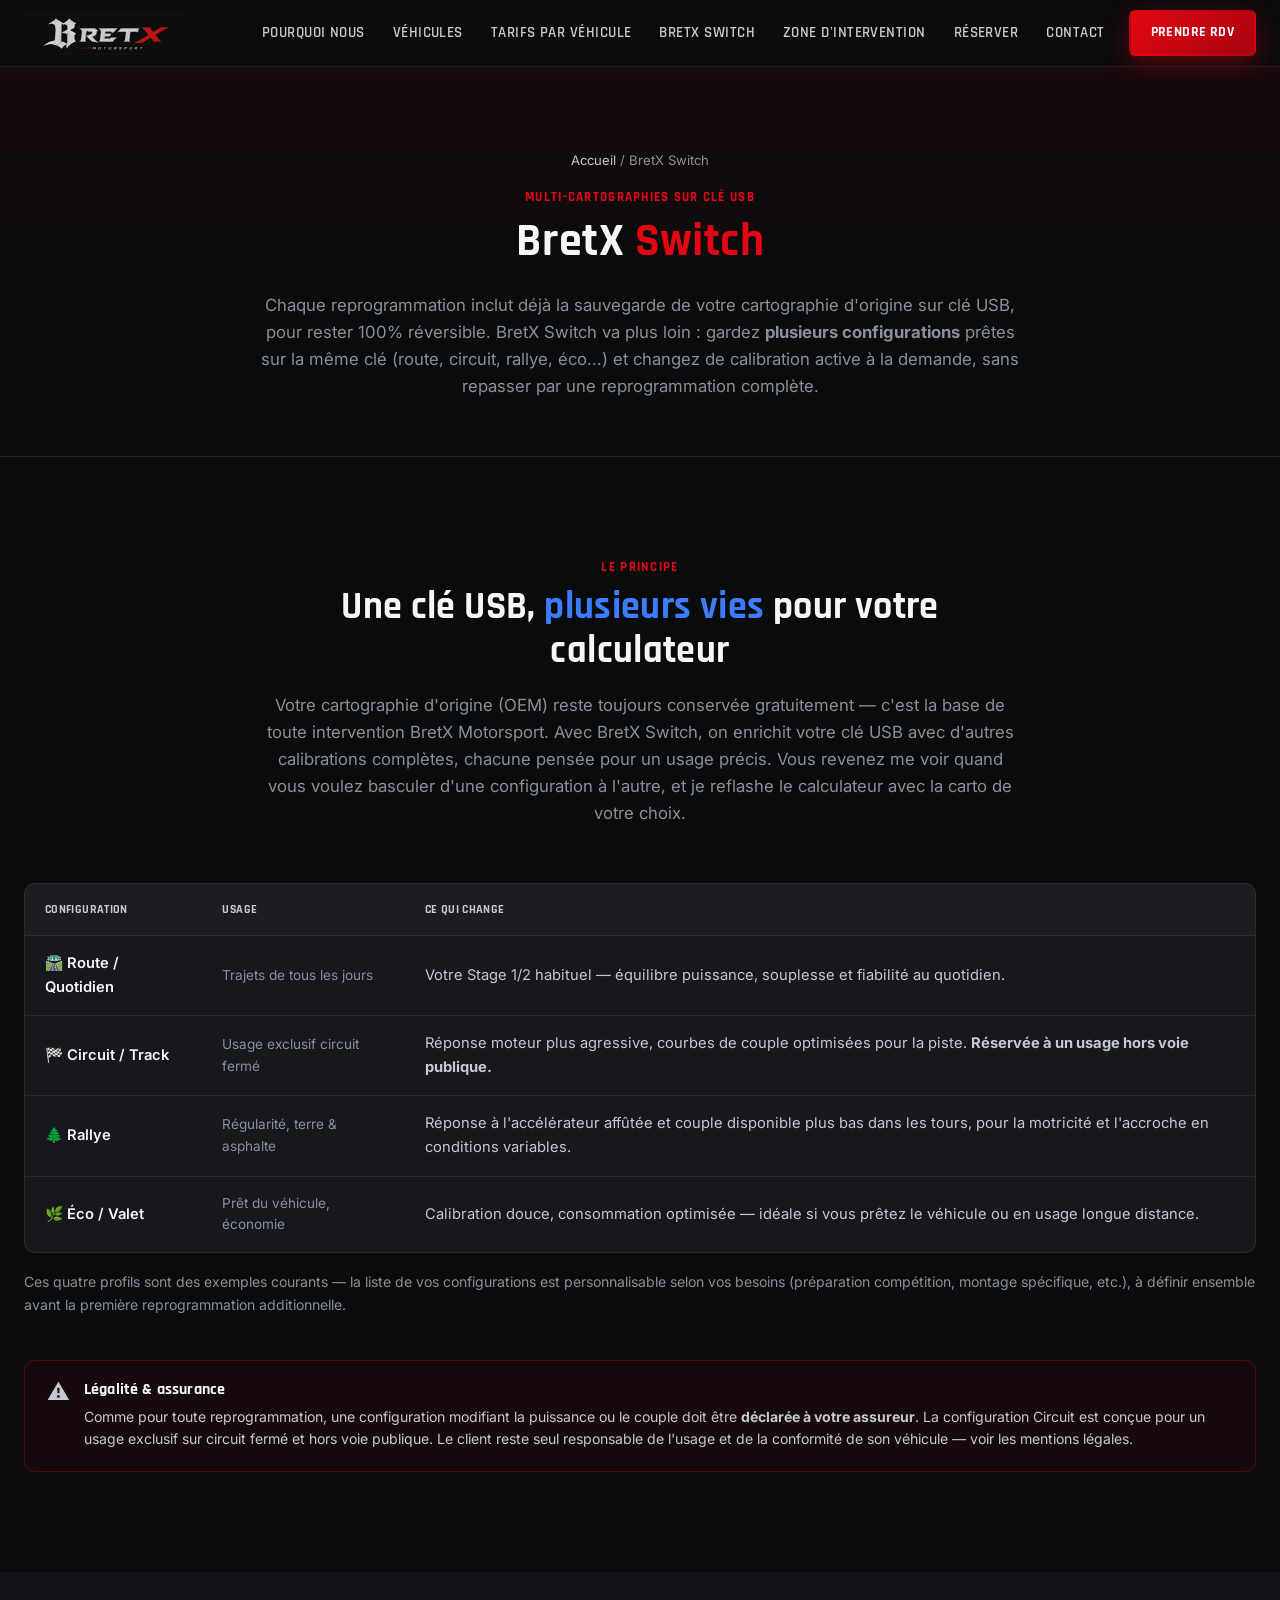
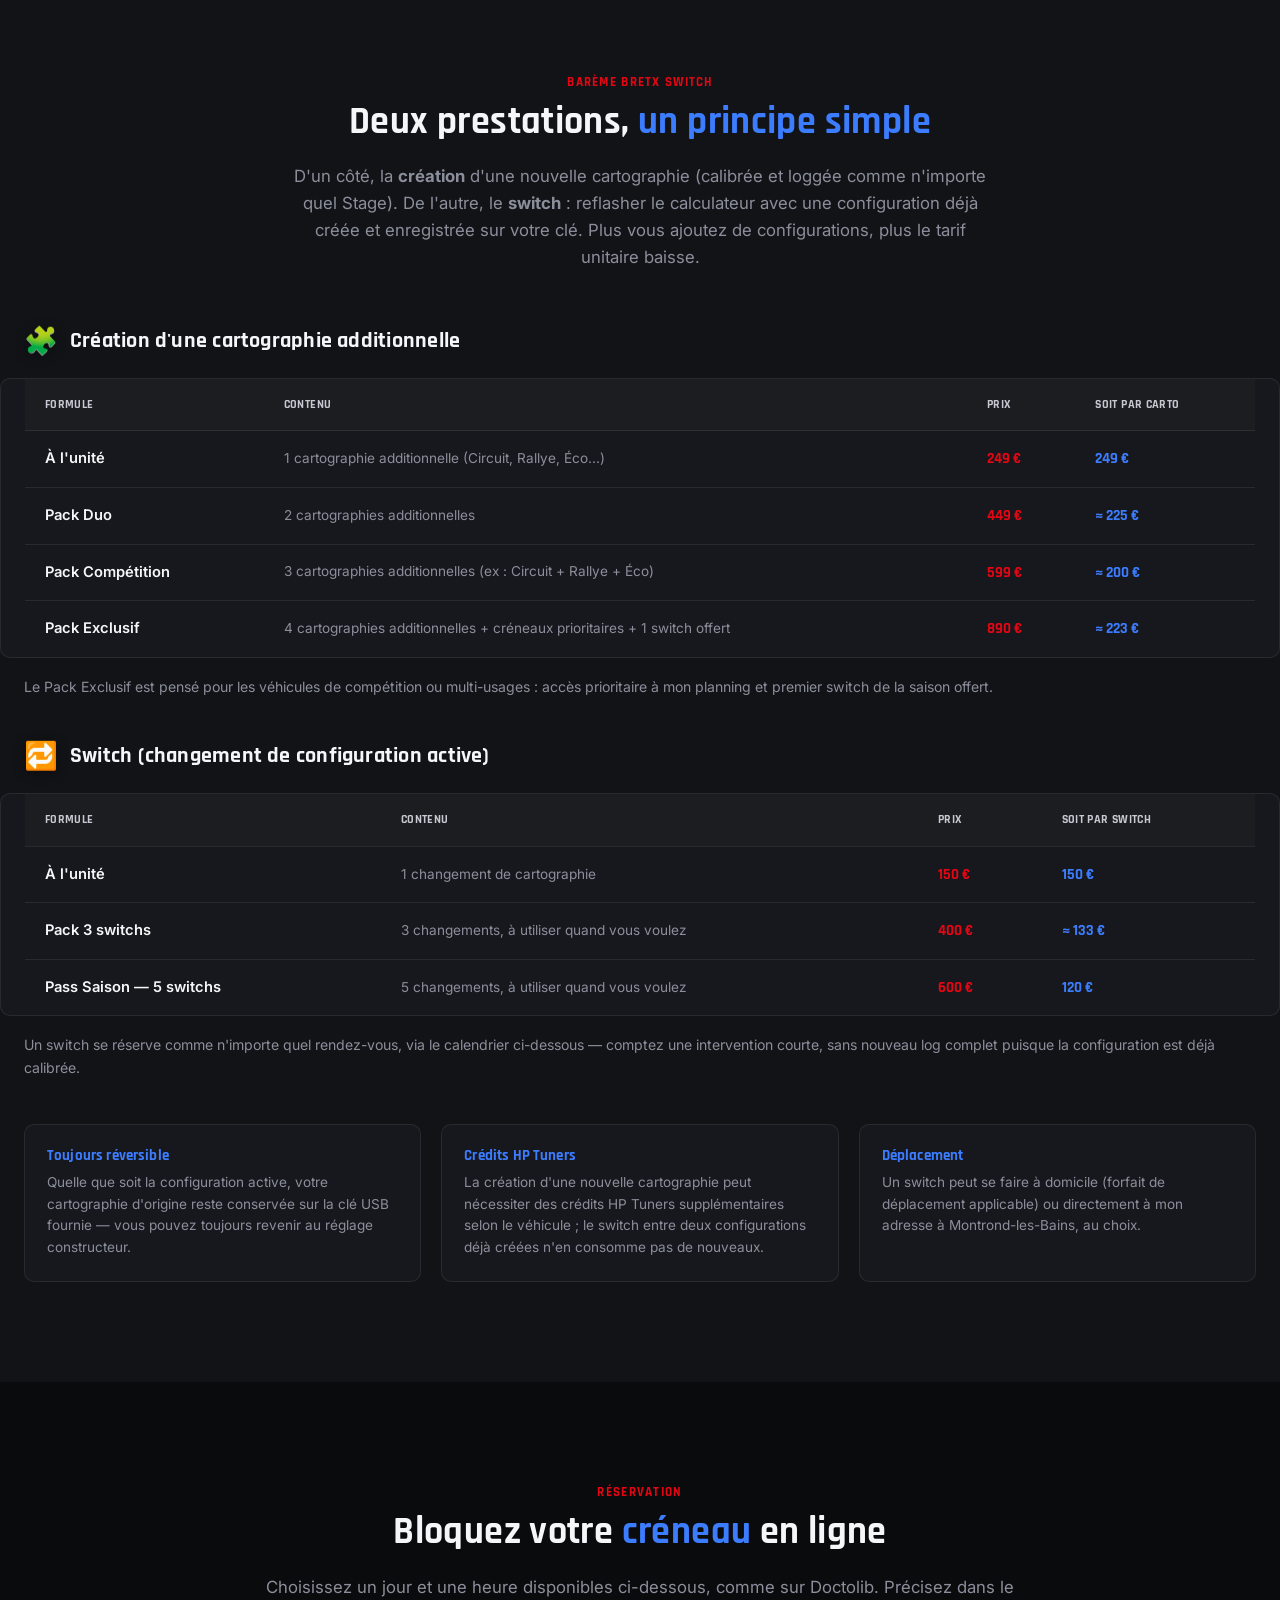
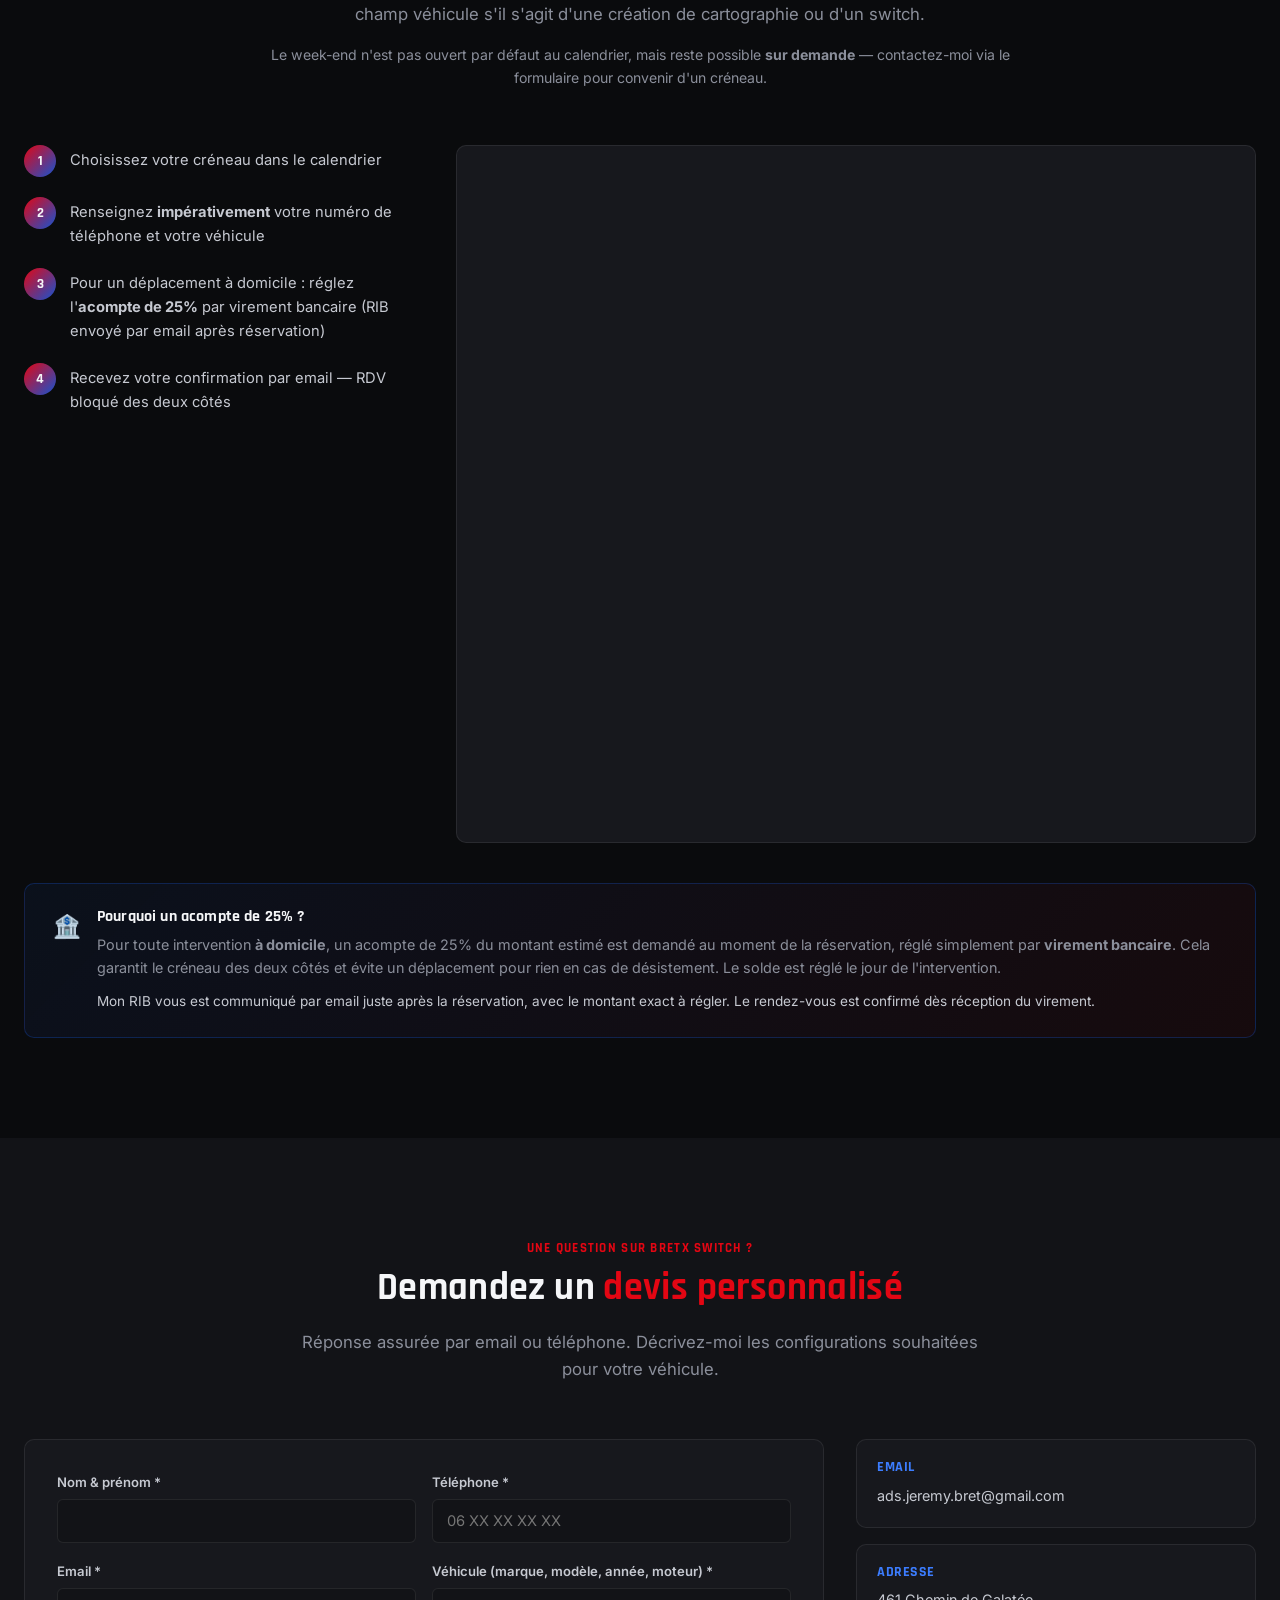
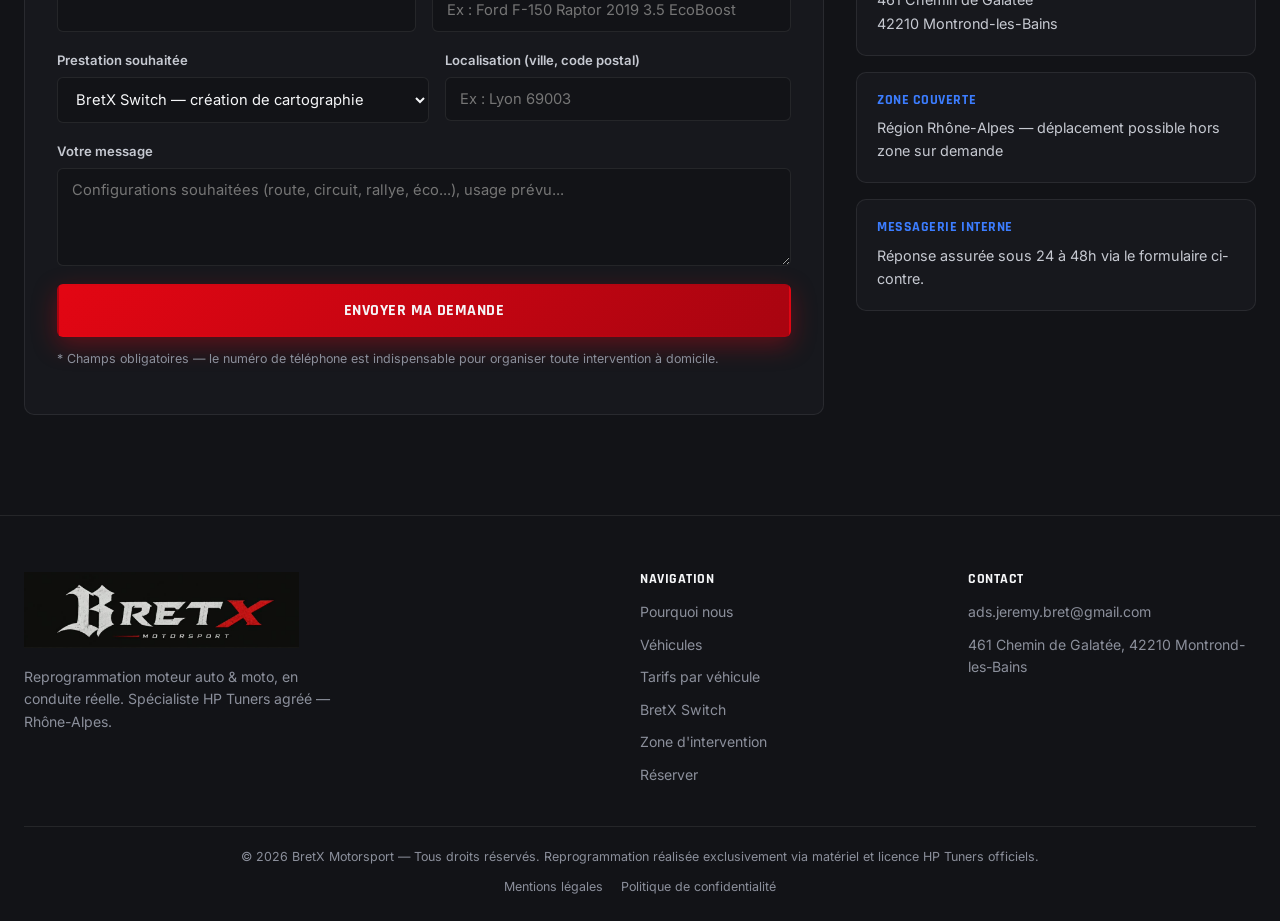
==== bretx-switch.html @ 305ca8b8 "Ajoute BretX Switch : page multi-cartographies USB (création + switch de configuration), navigation " ====
<!DOCTYPE html>
<html lang="fr">
<head>
<meta charset="UTF-8">
<meta name="viewport" content="width=device-width, initial-scale=1.0">
<title>BretX Switch — Multi-cartographies sur clé USB | BretX Motorsport</title>
<meta name="description" content="BretX Switch : gardez plusieurs cartographies (route, circuit, rallye, éco) sur votre clé USB et changez de configuration à la demande. Tarifs et fonctionnement.">
<link rel="canonical" href="https://bretx-motorsport.netlify.app/bretx-switch.html">
<meta name="robots" content="index, follow">

<meta property="og:type" content="website">
<meta property="og:site_name" content="BretX Motorsport">
<meta property="og:title" content="BretX Switch — Multi-cartographies sur clé USB | BretX Motorsport">
<meta property="og:description" content="Gardez plusieurs cartographies (route, circuit, rallye, éco) sur votre clé USB et changez de configuration à la demande.">
<meta property="og:url" content="https://bretx-motorsport.netlify.app/bretx-switch.html">
<meta property="og:image" content="https://bretx-motorsport.netlify.app/img/og-cover.jpg">
<meta property="og:locale" content="fr_FR">
<meta name="twitter:card" content="summary_large_image">
<meta name="twitter:title" content="BretX Switch — Multi-cartographies sur clé USB | BretX Motorsport">
<meta name="twitter:image" content="https://bretx-motorsport.netlify.app/img/og-cover.jpg">

<link rel="icon" type="image/png" href="img/logo.png">
<link rel="preconnect" href="https://fonts.googleapis.com">
<link rel="preconnect" href="https://fonts.gstatic.com" crossorigin>
<link href="https://fonts.googleapis.com/css2?family=Rajdhani:wght@500;600;700&family=Inter:wght@400;500;600;700&display=swap" rel="stylesheet">
<link rel="stylesheet" href="css/style.css">
</head>
<body>

<!-- ============ HEADER ============ -->
<header class="site-header" id="top">
  <div class="header-inner">
    <a href="index.html#top" class="brand">
      <img src="img/logo.png" alt="BretX Motorsport" class="brand-logo">
    </a>
    <nav class="main-nav" id="mainNav">
      <a href="index.html#valeurs">Pourquoi nous</a>
      <a href="index.html#vehicules">Véhicules</a>
      <a href="tarifs-vehicules.html">Tarifs par véhicule</a>
      <a href="bretx-switch.html">BretX Switch</a>
      <a href="index.html#zone">Zone d'intervention</a>
      <a href="#booking">Réserver</a>
      <a href="#contact">Contact</a>
    </nav>
    <a href="#booking" class="btn btn-primary nav-cta">Prendre RDV</a>
    <button class="burger" id="burgerBtn" aria-label="Menu">
      <span></span><span></span><span></span>
    </button>
  </div>
</header>

<!-- ============ PAGE HEADER ============ -->
<section class="page-header">
  <p class="breadcrumb"><a href="index.html">Accueil</a> / BretX Switch</p>
  <p class="kicker">Multi-cartographies sur clé USB</p>
  <h1>BretX <span class="accent-red">Switch</span></h1>
  <p class="section-lead">Chaque reprogrammation inclut déjà la sauvegarde de votre cartographie d'origine sur clé USB, pour rester 100% réversible. BretX Switch va plus loin : gardez <strong>plusieurs configurations</strong> prêtes sur la même clé (route, circuit, rallye, éco...) et changez de calibration active à la demande, sans repasser par une reprogrammation complète.</p>
</section>

<!-- ============ COMMENT ÇA MARCHE ============ -->
<section class="section" id="fonctionnement">
  <div class="section-head">
    <p class="kicker">Le principe</p>
    <h2>Une clé USB, <span class="accent-blue">plusieurs vies</span> pour votre calculateur</h2>
    <p class="section-lead">Votre cartographie d'origine (OEM) reste toujours conservée gratuitement — c'est la base de toute intervention BretX Motorsport. Avec BretX Switch, on enrichit votre clé USB avec d'autres calibrations complètes, chacune pensée pour un usage précis. Vous revenez me voir quand vous voulez basculer d'une configuration à l'autre, et je reflashe le calculateur avec la carto de votre choix.</p>
  </div>

  <div class="price-table-wrap">
    <table class="price-table">
      <thead>
        <tr><th>Configuration</th><th>Usage</th><th>Ce qui change</th></tr>
      </thead>
      <tbody>
        <tr><td class="veh-name">🛣️ Route / Quotidien</td><td class="veh-engine">Trajets de tous les jours</td><td>Votre Stage 1/2 habituel — équilibre puissance, souplesse et fiabilité au quotidien.</td></tr>
        <tr><td class="veh-name">🏁 Circuit / Track</td><td class="veh-engine">Usage exclusif circuit fermé</td><td>Réponse moteur plus agressive, courbes de couple optimisées pour la piste. <strong>Réservée à un usage hors voie publique.</strong></td></tr>
        <tr><td class="veh-name">🌲 Rallye</td><td class="veh-engine">Régularité, terre &amp; asphalte</td><td>Réponse à l'accélérateur affûtée et couple disponible plus bas dans les tours, pour la motricité et l'accroche en conditions variables.</td></tr>
        <tr><td class="veh-name">🌿 Éco / Valet</td><td class="veh-engine">Prêt du véhicule, économie</td><td>Calibration douce, consommation optimisée — idéale si vous prêtez le véhicule ou en usage longue distance.</td></tr>
      </tbody>
    </table>
  </div>
  <p class="price-category-note">Ces quatre profils sont des exemples courants — la liste de vos configurations est personnalisable selon vos besoins (préparation compétition, montage spécifique, etc.), à définir ensemble avant la première reprogrammation additionnelle.</p>

  <div class="legal-disclaimer">
    <span class="ld-icon">⚠️</span>
    <div>
      <h4>Légalité &amp; assurance</h4>
      <p>Comme pour toute reprogrammation, une configuration modifiant la puissance ou le couple doit être <strong>déclarée à votre assureur</strong>. La configuration Circuit est conçue pour un usage exclusif sur circuit fermé et hors voie publique. Le client reste seul responsable de l'usage et de la conformité de son véhicule — voir les <a href="mentions-legales.html">mentions légales</a>.</p>
    </div>
  </div>
</section>

<!-- ============ TARIFS ============ -->
<section class="section section-alt" id="tarifs-switch">
  <div class="section-head">
    <p class="kicker">Barème BretX Switch</p>
    <h2>Deux prestations, <span class="accent-blue">un principe simple</span></h2>
    <p class="section-lead">D'un côté, la <strong>création</strong> d'une nouvelle cartographie (calibrée et loggée comme n'importe quel Stage). De l'autre, le <strong>switch</strong> : reflasher le calculateur avec une configuration déjà créée et enregistrée sur votre clé. Plus vous ajoutez de configurations, plus le tarif unitaire baisse.</p>
  </div>

  <div class="vehicle-block-title" style="margin-top:8px;">
    <span class="flag flag-emoji">🧩</span>
    <h3>Création d'une cartographie additionnelle</h3>
  </div>
  <div class="price-table-wrap">
    <table class="price-table">
      <thead>
        <tr><th>Formule</th><th>Contenu</th><th>Prix</th><th>Soit par carto</th></tr>
      </thead>
      <tbody>
        <tr><td class="veh-name">À l'unité</td><td class="veh-engine">1 cartographie additionnelle (Circuit, Rallye, Éco...)</td><td class="price-cell">249 €</td><td class="price-cell blue">249 €</td></tr>
        <tr><td class="veh-name">Pack Duo</td><td class="veh-engine">2 cartographies additionnelles</td><td class="price-cell">449 €</td><td class="price-cell blue">≈ 225 €</td></tr>
        <tr><td class="veh-name">Pack Compétition</td><td class="veh-engine">3 cartographies additionnelles (ex : Circuit + Rallye + Éco)</td><td class="price-cell">599 €</td><td class="price-cell blue">≈ 200 €</td></tr>
        <tr><td class="veh-name">Pack Exclusif</td><td class="veh-engine">4 cartographies additionnelles + créneaux prioritaires + 1 switch offert</td><td class="price-cell">890 €</td><td class="price-cell blue">≈ 223 €</td></tr>
      </tbody>
    </table>
  </div>
  <p class="price-category-note">Le Pack Exclusif est pensé pour les véhicules de compétition ou multi-usages : accès prioritaire à mon planning et premier switch de la saison offert.</p>

  <div class="vehicle-block-title" style="margin-top:32px;">
    <span class="flag flag-emoji">🔁</span>
    <h3>Switch (changement de configuration active)</h3>
  </div>
  <div class="price-table-wrap">
    <table class="price-table">
      <thead>
        <tr><th>Formule</th><th>Contenu</th><th>Prix</th><th>Soit par switch</th></tr>
      </thead>
      <tbody>
        <tr><td class="veh-name">À l'unité</td><td class="veh-engine">1 changement de cartographie</td><td class="price-cell">150 €</td><td class="price-cell blue">150 €</td></tr>
        <tr><td class="veh-name">Pack 3 switchs</td><td class="veh-engine">3 changements, à utiliser quand vous voulez</td><td class="price-cell">400 €</td><td class="price-cell blue">≈ 133 €</td></tr>
        <tr><td class="veh-name">Pass Saison — 5 switchs</td><td class="veh-engine">5 changements, à utiliser quand vous voulez</td><td class="price-cell">600 €</td><td class="price-cell blue">120 €</td></tr>
      </tbody>
    </table>
  </div>
  <p class="price-category-note">Un switch se réserve comme n'importe quel rendez-vous, via le calendrier ci-dessous — comptez une intervention courte, sans nouveau log complet puisque la configuration est déjà calibrée.</p>

  <div class="pricing-notes">
    <div class="pnote">
      <h4>Toujours réversible</h4>
      <p>Quelle que soit la configuration active, votre cartographie d'origine reste conservée sur la clé USB fournie — vous pouvez toujours revenir au réglage constructeur.</p>
    </div>
    <div class="pnote">
      <h4>Crédits HP Tuners</h4>
      <p>La création d'une nouvelle cartographie peut nécessiter des crédits HP Tuners supplémentaires selon le véhicule ; le switch entre deux configurations déjà créées n'en consomme pas de nouveaux.</p>
    </div>
    <div class="pnote">
      <h4>Déplacement</h4>
      <p>Un switch peut se faire à domicile (forfait de déplacement applicable) ou directement à mon adresse à Montrond-les-Bains, au choix.</p>
    </div>
  </div>
</section>

<!-- ============ BOOKING ============ -->
<section class="section" id="booking">
  <div class="section-head">
    <p class="kicker">Réservation</p>
    <h2>Bloquez votre <span class="accent-blue">créneau</span> en ligne</h2>
    <p class="section-lead">Choisissez un jour et une heure disponibles ci-dessous, comme sur Doctolib. Précisez dans le champ véhicule s'il s'agit d'une création de cartographie ou d'un switch.</p>
    <p class="price-category-note" style="text-align:center;margin-top:12px;">Le week-end n'est pas ouvert par défaut au calendrier, mais reste possible <strong>sur demande</strong> — contactez-moi via le formulaire pour convenir d'un créneau.</p>
  </div>

  <div class="booking-wrapper">
    <div class="booking-steps">
      <div class="bstep"><span class="bstep-num">1</span><p>Choisissez votre créneau dans le calendrier</p></div>
      <div class="bstep"><span class="bstep-num">2</span><p>Renseignez <strong>impérativement</strong> votre numéro de téléphone et votre véhicule</p></div>
      <div class="bstep"><span class="bstep-num">3</span><p>Pour un déplacement à domicile : réglez l'<strong>acompte de 25%</strong> par virement bancaire (RIB envoyé par email après réservation)</p></div>
      <div class="bstep"><span class="bstep-num">4</span><p>Recevez votre confirmation par email — RDV bloqué des deux côtés</p></div>
    </div>

    <div class="booking-embed" id="calBooking">
      <div id="cal-inline" style="width:100%;min-height:680px;overflow:scroll"></div>
      <noscript>
        <p>Activez JavaScript pour afficher le calendrier de réservation, ou contactez-moi directement via le formulaire ci-dessous.</p>
      </noscript>
    </div>

    <div class="deposit-note">
      <div class="deposit-icon">🏦</div>
      <div>
        <h4>Pourquoi un acompte de 25% ?</h4>
        <p>Pour toute intervention <strong>à domicile</strong>, un acompte de 25% du montant estimé est demandé au moment de la réservation, réglé simplement par <strong>virement bancaire</strong>. Cela garantit le créneau des deux côtés et évite un déplacement pour rien en cas de désistement. Le solde est réglé le jour de l'intervention.</p>
        <p style="font-size:.85rem;color:var(--grey-light);margin-top:12px;">Mon RIB vous est communiqué par email juste après la réservation, avec le montant exact à régler. Le rendez-vous est confirmé dès réception du virement.</p>
      </div>
    </div>
  </div>
</section>

<!-- ============ CONTACT ============ -->
<section class="section section-alt" id="contact">
  <div class="section-head">
    <p class="kicker">Une question sur BretX Switch ?</p>
    <h2>Demandez un <span class="accent-red">devis personnalisé</span></h2>
    <p class="section-lead">Réponse assurée par email ou téléphone. Décrivez-moi les configurations souhaitées pour votre véhicule.</p>
  </div>

  <div class="contact-wrapper">
    <form name="contact" method="POST" data-netlify="true" netlify-honeypot="bot-field" action="/success.html" class="contact-form" id="contactForm">
      <input type="hidden" name="form-name" value="contact">
      <p class="hidden-field"><label>Ne pas remplir : <input name="bot-field"></label></p>

      <div class="form-row">
        <div class="form-group">
          <label for="name">Nom &amp; prénom *</label>
          <input type="text" id="name" name="name" required>
        </div>
        <div class="form-group">
          <label for="phone">Téléphone *</label>
          <input type="tel" id="phone" name="phone" required placeholder="06 XX XX XX XX">
        </div>
      </div>

      <div class="form-row">
        <div class="form-group">
          <label for="email">Email *</label>
          <input type="email" id="email" name="email" required>
        </div>
        <div class="form-group">
          <label for="vehicle">Véhicule (marque, modèle, année, moteur) *</label>
          <input type="text" id="vehicle" name="vehicle" required placeholder="Ex : Ford F-150 Raptor 2019 3.5 EcoBoost">
        </div>
      </div>

      <div class="form-row">
        <div class="form-group">
          <label for="stage">Prestation souhaitée</label>
          <select id="stage" name="stage">
            <option value="BretX Switch - création de cartographie">BretX Switch — création de cartographie</option>
            <option value="BretX Switch - changement de configuration">BretX Switch — changement de configuration</option>
            <option value="Diagnostic / conseil">Diagnostic / conseil</option>
            <option value="Autre / je ne sais pas">Autre / je ne sais pas</option>
          </select>
        </div>
        <div class="form-group">
          <label for="location">Localisation (ville, code postal)</label>
          <input type="text" id="location" name="location" placeholder="Ex : Lyon 69003">
        </div>
      </div>

      <div class="form-group">
        <label for="message">Votre message</label>
        <textarea id="message" name="message" rows="4" placeholder="Configurations souhaitées (route, circuit, rallye, éco...), usage prévu..."></textarea>
      </div>

      <button type="submit" class="btn btn-primary btn-block">Envoyer ma demande</button>
      <p class="form-disclaimer">* Champs obligatoires — le numéro de téléphone est indispensable pour organiser toute intervention à domicile.</p>
    </form>

    <div class="contact-side">
      <div class="contact-card">
        <h4>Email</h4>
        <p><a href="mailto:ads.jeremy.bret@gmail.com">ads.jeremy.bret@gmail.com</a></p>
      </div>
      <div class="contact-card">
        <h4>Adresse</h4>
        <p>461 Chemin de Galatée<br>42210 Montrond-les-Bains</p>
      </div>
      <div class="contact-card">
        <h4>Zone couverte</h4>
        <p>Région Rhône-Alpes — déplacement possible hors zone sur demande</p>
      </div>
      <div class="contact-card">
        <h4>Messagerie interne</h4>
        <p>Réponse assurée sous 24 à 48h via le formulaire ci-contre.</p>
      </div>
    </div>
  </div>
</section>

<!-- ============ FOOTER ============ -->
<footer class="site-footer">
  <div class="footer-inner">
    <div class="footer-brand">
      <img src="img/logo.png" alt="BretX Motorsport" class="footer-logo">
      <p>Reprogrammation moteur auto &amp; moto, en conduite réelle. Spécialiste HP Tuners agréé — Rhône-Alpes.</p>
    </div>
    <div class="footer-col">
      <h4>Navigation</h4>
      <a href="index.html#valeurs">Pourquoi nous</a>
      <a href="index.html#vehicules">Véhicules</a>
      <a href="tarifs-vehicules.html">Tarifs par véhicule</a>
      <a href="bretx-switch.html">BretX Switch</a>
      <a href="index.html#zone">Zone d'intervention</a>
      <a href="#booking">Réserver</a>
    </div>
    <div class="footer-col">
      <h4>Contact</h4>
      <a href="mailto:ads.jeremy.bret@gmail.com">ads.jeremy.bret@gmail.com</a>
      <span>461 Chemin de Galatée, 42210 Montrond-les-Bains</span>
    </div>
  </div>
  <div class="footer-bottom">
    <p>© <span id="year"></span> BretX Motorsport — Tous droits réservés. Reprogrammation réalisée exclusivement via matériel et licence HP Tuners officiels.</p>
    <div class="footer-legal">
      <a href="mentions-legales.html">Mentions légales</a>
      <a href="politique-confidentialite.html">Politique de confidentialité</a>
    </div>
  </div>
</footer>

<a href="#booking" class="floating-cta">Réserver</a>

<script type="text/javascript">
  (function (C, A, L) {
    let p = function (a, ar) { a.q.push(ar); };
    let d = C.document;
    C.Cal = C.Cal || function () {
      let cal = C.Cal;
      let ar = arguments;
      if (!cal.loaded) {
        cal.ns = {};
        cal.q = cal.q || [];
        d.head.appendChild(d.createElement("script")).src = A;
        cal.loaded = true;
      }
      if (ar[0] === L) {
        const api = function () { p(api, arguments); };
        const namespace = ar[1];
        api.q = api.q || [];
        if (typeof namespace === "string") {
          cal.ns[namespace] = cal.ns[namespace] || api;
          p(cal.ns[namespace], ar);
          p(cal, ["initNamespace", namespace]);
        } else p(cal, ar);
        return;
      }
      p(cal, ar);
    };
  })(window, "https://app.cal.com/embed/embed.js", "init");
</script>
<script src="js/main.js"></script>
</body>
</html>
---- css/style.css ----
/* ==========================================================================
   BretX Motorsport — Design system
   Palette : Noir (#0a0b0d), Rouge (#e30613), Bleu (#1454d1), Blanc, Gris
   ========================================================================== */

:root {
  --black: #0a0b0d;
  --black-soft: #121317;
  --panel: #17181d;
  --panel-2: #1e2027;
  --grey: #8b8f9b;
  --grey-light: #c6c9d1;
  --white: #f5f6f8;
  --red: #e30613;
  --red-dark: #a80410;
  --blue: #1454d1;
  --blue-light: #3c7dff;
  --border: rgba(255,255,255,0.08);
  --font-head: 'Rajdhani', 'Inter', sans-serif;
  --font-body: 'Inter', sans-serif;
  --radius: 10px;
  --shadow: 0 20px 50px rgba(0,0,0,0.45);
}

* { box-sizing: border-box; }
html { scroll-behavior: smooth; }
body {
  margin: 0;
  background: var(--black);
  color: var(--grey-light);
  font-family: var(--font-body);
  line-height: 1.6;
  -webkit-font-smoothing: antialiased;
}
img { max-width: 100%; display: block; }
a { color: inherit; text-decoration: none; }
h1, h2, h3, h4 {
  font-family: var(--font-head);
  color: var(--white);
  font-weight: 700;
  line-height: 1.15;
  margin: 0 0 .5em;
  letter-spacing: .01em;
}
p { margin: 0 0 1em; }
ul { margin: 0; padding: 0; list-style: none; }

.accent-red { color: var(--red); }
.accent-blue { color: var(--blue-light); }

/* ---------- Buttons ---------- */
.btn {
  display: inline-flex;
  align-items: center;
  justify-content: center;
  gap: .5em;
  padding: 14px 28px;
  border-radius: 6px;
  font-family: var(--font-head);
  font-weight: 700;
  font-size: 1rem;
  letter-spacing: .03em;
  text-transform: uppercase;
  cursor: pointer;
  border: 2px solid transparent;
  transition: transform .15s ease, box-shadow .15s ease, background .15s ease, border-color .15s ease;
}
.btn-primary {
  background: linear-gradient(135deg, var(--red), var(--red-dark));
  color: var(--white);
  box-shadow: 0 8px 24px rgba(227,6,19,0.35);
}
.btn-primary:hover { transform: translateY(-2px); box-shadow: 0 12px 30px rgba(227,6,19,0.5); }
.btn-ghost {
  background: transparent;
  border-color: rgba(255,255,255,0.25);
  color: var(--white);
}
.btn-ghost:hover { border-color: var(--blue-light); color: var(--blue-light); transform: translateY(-2px); }
.btn-block { width: 100%; }

/* ---------- Header ---------- */
.site-header {
  position: fixed;
  top: 0; left: 0; right: 0;
  z-index: 200;
  background: rgba(10,11,13,0.85);
  backdrop-filter: blur(10px);
  border-bottom: 1px solid var(--border);
}
.header-inner {
  max-width: 1280px;
  margin: 0 auto;
  padding: 10px 24px;
  display: flex;
  align-items: center;
  gap: 24px;
}
.brand { display: flex; align-items: center; margin-right: auto; }
.brand-logo { height: 44px; width: auto; }
.main-nav { display: flex; gap: 28px; }
.main-nav a {
  font-family: var(--font-head);
  font-weight: 600;
  font-size: .95rem;
  text-transform: uppercase;
  letter-spacing: .03em;
  color: var(--grey-light);
  position: relative;
  padding: 6px 0;
  transition: color .15s ease;
}
.main-nav a:hover { color: var(--white); }
.main-nav a::after {
  content: '';
  position: absolute; left: 0; bottom: 0;
  width: 0; height: 2px;
  background: var(--red);
  transition: width .2s ease;
}
.main-nav a:hover::after { width: 100%; }
.nav-cta { padding: 10px 20px; font-size: .85rem; }
.burger { display: none; flex-direction: column; gap: 5px; background: none; border: none; cursor: pointer; padding: 6px; }
.burger span { width: 24px; height: 2px; background: var(--white); border-radius: 2px; }

/* ---------- Hero ---------- */
.hero {
  position: relative;
  padding: 170px 24px 100px;
  overflow: hidden;
  isolation: isolate;
}
.hero-bg {
  position: absolute; inset: 0; z-index: -2;
  background:
    radial-gradient(ellipse 80% 60% at 75% 0%, rgba(227,6,19,0.18), transparent 60%),
    radial-gradient(ellipse 60% 50% at 10% 20%, rgba(20,84,209,0.18), transparent 60%),
    var(--black);
}
.hero-grid {
  position: absolute; inset: 0; z-index: -1;
  background-image:
    linear-gradient(rgba(255,255,255,0.035) 1px, transparent 1px),
    linear-gradient(90deg, rgba(255,255,255,0.035) 1px, transparent 1px);
  background-size: 48px 48px;
  mask-image: radial-gradient(ellipse 70% 60% at 50% 20%, black, transparent 75%);
}
.hero-car {
  position: absolute;
  bottom: -70px; right: -40px;
  width: min(52vw, 720px);
  opacity: 0.22;
  z-index: -1;
  pointer-events: none;
  filter: brightness(0.7) drop-shadow(0 0 50px rgba(227,6,19,0.2));
  -webkit-mask-image: linear-gradient(100deg, transparent 0%, black 30%, black 85%, transparent 100%), linear-gradient(0deg, transparent 0%, black 35%);
  -webkit-mask-composite: source-in;
  mask-image: linear-gradient(100deg, transparent 0%, black 30%, black 85%, transparent 100%), linear-gradient(0deg, transparent 0%, black 35%);
  mask-composite: intersect;
}
.hero-car img { width: 100%; height: auto; display: block; }
.hero-content { position: relative; max-width: 880px; margin: 0 auto; text-align: center; }
.eyebrow {
  display: inline-flex; align-items: center; gap: 8px;
  font-family: var(--font-head);
  text-transform: uppercase;
  letter-spacing: .08em;
  font-size: .8rem;
  color: var(--grey-light);
  background: var(--panel);
  border: 1px solid var(--border);
  padding: 8px 16px;
  border-radius: 999px;
  margin-bottom: 24px;
}
.eyebrow .dot { width: 8px; height: 8px; border-radius: 50%; background: var(--red); box-shadow: 0 0 12px var(--red); }
.hero h1 { font-size: clamp(2.2rem, 5vw, 3.6rem); margin-bottom: .5em; }
.hero-sub { font-size: 1.1rem; color: var(--grey-light); max-width: 700px; margin: 0 auto 2em; }
.hero-actions { display: flex; gap: 16px; justify-content: center; flex-wrap: wrap; margin-bottom: 56px; }
.partner-badge {
  display: inline-flex; align-items: center; gap: 12px;
  background: var(--panel); border: 1px solid var(--border); border-radius: 8px;
  padding: 10px 18px; margin-bottom: 40px;
}
.partner-badge-mark {
  font-family: var(--font-head); font-weight: 700; font-size: 1.05rem; letter-spacing: .02em;
  color: var(--white); white-space: nowrap;
}
.partner-badge-mark b { color: var(--red); font-weight: 700; }
.partner-badge-text {
  font-size: .78rem; color: var(--grey); border-left: 1px solid var(--border); padding-left: 12px;
  text-align: left;
}
.hero-stats {
  display: grid; grid-template-columns: repeat(3, 1fr); gap: 16px;
  border-top: 1px solid var(--border); padding-top: 32px;
}
.hstat-num { display: block; font-family: var(--font-head); font-size: 1.8rem; font-weight: 700; color: var(--white); }
.hstat-num:first-letter { color: var(--red); }
.hstat-label { font-size: .85rem; color: var(--grey); }

/* ---------- Trust strip ---------- */
.trust-strip { background: var(--panel); border-top: 1px solid var(--border); border-bottom: 1px solid var(--border); padding: 16px 24px; overflow: hidden; }
.trust-inner {
  max-width: 1280px; margin: 0 auto;
  display: flex; justify-content: center; align-items: center; gap: 14px; flex-wrap: wrap;
  font-family: var(--font-head); text-transform: uppercase; letter-spacing: .05em; font-size: .8rem; color: var(--grey);
}
.trust-inner .sep { color: var(--red); }

/* ---------- Sections ---------- */
.section { padding: 100px 24px; max-width: 1280px; margin: 0 auto; }
.section-alt { background: var(--black-soft); max-width: none; padding-left: 0; padding-right: 0; }
.section-alt > * { max-width: 1280px; margin-left: auto; margin-right: auto; padding-left: 24px; padding-right: 24px; }
.section-head { max-width: 760px; margin: 0 auto 56px; text-align: center; }
.kicker {
  font-family: var(--font-head); text-transform: uppercase; letter-spacing: .1em;
  font-size: .8rem; color: var(--red); font-weight: 700; margin-bottom: 8px;
}
.section-head h2 { font-size: clamp(1.7rem, 3.5vw, 2.4rem); }
.section-lead { color: var(--grey); font-size: 1.05rem; }

/* ---------- Value grid ---------- */
.value-grid { display: grid; grid-template-columns: repeat(3, 1fr); gap: 24px; }
.value-card {
  background: var(--panel);
  border: 1px solid var(--border);
  border-radius: var(--radius);
  padding: 28px;
  transition: transform .2s ease, border-color .2s ease;
}
.value-card:hover { transform: translateY(-4px); border-color: rgba(227,6,19,0.4); }
.value-icon {
  display: inline-flex; align-items: center; justify-content: center;
  width: 44px; height: 44px; border-radius: 8px;
  font-family: var(--font-head); font-weight: 700; font-size: .95rem;
  margin-bottom: 16px;
}
.icon-red { background: rgba(227,6,19,0.15); color: var(--red); }
.icon-blue { background: rgba(20,84,209,0.15); color: var(--blue-light); }
.value-card h3 { font-size: 1.15rem; }
.value-card p { color: var(--grey); font-size: .95rem; }

.callout {
  margin-top: 40px;
  background: linear-gradient(135deg, rgba(227,6,19,0.08), rgba(20,84,209,0.05));
  border: 1px solid rgba(227,6,19,0.25);
  border-radius: var(--radius);
  padding: 20px 28px;
}
.callout summary {
  cursor: pointer; list-style: none;
  font-family: var(--font-head); font-weight: 700; color: var(--white);
  display: flex; align-items: center; gap: 10px;
}
.callout summary::-webkit-details-marker { display: none; }
.callout summary::after { content: '+'; margin-left: auto; font-size: 1.3rem; color: var(--red); }
.callout[open] summary::after { content: '−'; }
.callout-icon { font-size: 1.2rem; }
.callout p { color: var(--grey-light); font-size: .92rem; margin: 14px 0 0; }

/* ---------- Vehicle tabs ---------- */
.vehicle-tabs {
  display: flex; justify-content: center; flex-wrap: wrap; gap: 10px;
  margin-bottom: 40px;
}
.vtab {
  font-family: var(--font-head); font-weight: 700; text-transform: uppercase; letter-spacing: .03em;
  font-size: .88rem; padding: 12px 22px; border-radius: 999px;
  background: var(--panel); border: 1px solid var(--border); color: var(--grey-light);
  cursor: pointer; transition: all .15s ease;
}
.vtab:hover { border-color: rgba(227,6,19,0.4); color: var(--white); }
.vtab.active {
  background: linear-gradient(135deg, var(--red), var(--red-dark));
  border-color: transparent; color: var(--white);
  box-shadow: 0 8px 20px rgba(227,6,19,0.3);
}

/* ---------- Vehicles ---------- */
.vehicle-block { margin-bottom: 64px; }
.vehicle-block:last-child { margin-bottom: 0; }
.vehicle-block-title { display: flex; align-items: center; gap: 12px; margin-bottom: 24px; }
.vehicle-block-title h3 { margin: 0; font-size: 1.4rem; display: flex; align-items: center; gap: 10px; }
.badge-strong {
  font-family: var(--font-body); font-size: .7rem; font-weight: 700; text-transform: uppercase;
  background: var(--red); color: var(--white); padding: 4px 10px; border-radius: 999px; letter-spacing: .03em;
}
.flag { flex-shrink: 0; }
.flag-emoji { font-size: 1.7rem; line-height: 1; filter: drop-shadow(0 2px 6px rgba(0,0,0,0.4)); }

.car-grid { display: grid; grid-template-columns: repeat(4, 1fr); gap: 20px; }
.car-card {
  background: var(--panel);
  border: 1px solid var(--border);
  border-radius: var(--radius);
  padding: 22px;
}
.car-card.featured {
  grid-column: span 2;
  border-color: rgba(227,6,19,0.4);
  background: linear-gradient(160deg, var(--panel), rgba(227,6,19,0.06));
}
.car-tag {
  display: inline-block; font-size: .7rem; text-transform: uppercase; letter-spacing: .05em;
  color: var(--blue-light); font-family: var(--font-head); font-weight: 700; margin-bottom: 8px;
}
.car-card h4 { font-size: 1.05rem; margin-bottom: 2px; }
.car-engine { color: var(--grey); font-size: .85rem; margin-bottom: 16px; }
.car-note { font-size: .82rem; color: var(--grey); margin-top: 12px; margin-bottom: 0; }

.dyno-legend { display: flex; gap: 20px; margin-bottom: 14px; }
.dyno-legend-item { display: flex; align-items: center; gap: 8px; font-size: .82rem; color: var(--grey-light); font-family: var(--font-head); font-weight: 600; text-transform: uppercase; letter-spacing: .02em; }
.dyno-swatch { width: 18px; height: 3px; border-radius: 2px; display: inline-block; }
.dyno-swatch.stock { background: repeating-linear-gradient(90deg, var(--grey) 0 4px, transparent 4px 7px); }
.dyno-swatch.tuned { background: var(--red); }
.dyno-charts { display: grid; grid-template-columns: 1fr 1fr; gap: 16px; }
.dyno-chart-panel { background: rgba(255,255,255,0.02); border-radius: 8px; padding: 10px 10px 4px; }
.dyno-chart-title { font-family: var(--font-head); font-weight: 700; font-size: .8rem; text-transform: uppercase; letter-spacing: .04em; color: var(--grey-light); margin: 0 0 4px 6px; }
.dyno-svg { width: 100%; height: auto; display: block; }

.power-row { margin-bottom: 14px; }
.power-row:last-child { margin-bottom: 0; }
.power-label { display: block; font-size: .75rem; text-transform: uppercase; letter-spacing: .05em; color: var(--grey); margin-bottom: 6px; font-family: var(--font-head); }
.power-bars { display: flex; flex-direction: column; gap: 6px; }
.power-bar { position: relative; height: 26px; background: rgba(255,255,255,0.05); border-radius: 4px; overflow: hidden; display: flex; align-items: center; }
.power-bar .bar-fill { position: absolute; left: 0; top: 0; bottom: 0; border-radius: 4px; transition: width 1s ease; }
.power-bar.before .bar-fill { background: rgba(139,143,155,0.35); }
.power-bar.after .bar-fill { background: linear-gradient(90deg, var(--blue), var(--red)); }
.bar-val { position: relative; z-index: 1; padding-left: 10px; font-size: .78rem; font-weight: 600; color: var(--white); }

.vehicle-note { margin-top: 20px; color: var(--grey); font-size: .9rem; max-width: 900px; }

.moto-panel {
  display: grid; grid-template-columns: 2fr 1fr; gap: 32px; align-items: center;
  background: var(--panel); border: 1px solid var(--border); border-radius: var(--radius); padding: 32px;
}
.moto-text p { color: var(--grey-light); font-size: .95rem; }
.moto-text p:last-child { margin-bottom: 0; }

/* ---------- Page header (sub-pages) ---------- */
.page-header {
  padding: 150px 24px 56px; text-align: center;
  background: linear-gradient(180deg, rgba(227,6,19,0.08), transparent 65%);
  border-bottom: 1px solid var(--border);
}
.breadcrumb { font-size: .82rem; color: var(--grey); margin-bottom: 16px; }
.breadcrumb a { color: var(--grey-light); }
.breadcrumb a:hover { color: var(--white); }
.page-header h1 { font-size: clamp(1.9rem, 4vw, 2.9rem); margin-bottom: .5em; }
.page-header .section-lead { max-width: 760px; margin: 0 auto; }

/* ---------- Price table ---------- */
.price-table-wrap {
  overflow-x: auto; border: 1px solid var(--border); border-radius: var(--radius);
  background: var(--panel); margin-bottom: 18px;
}
.price-table { width: 100%; border-collapse: collapse; min-width: 620px; }
.price-table th, .price-table td { padding: 16px 20px; text-align: left; border-bottom: 1px solid var(--border); font-size: .92rem; }
.price-table th {
  font-family: var(--font-head); text-transform: uppercase; letter-spacing: .03em;
  font-size: .76rem; color: var(--grey-light); background: rgba(255,255,255,0.02);
}
.price-table tr:last-child td { border-bottom: none; }
.price-table td.veh-name { font-weight: 600; color: var(--white); }
.price-table td.veh-engine { color: var(--grey); font-size: .85rem; }
.price-table td.price-cell { font-family: var(--font-head); font-weight: 700; color: var(--red); white-space: nowrap; }
.price-table td.price-cell.blue { color: var(--blue-light); }
.price-category-note { margin: 0 0 44px; color: var(--grey); font-size: .88rem; }
.price-legend { display: flex; gap: 10px; align-items: flex-start; background: var(--panel); border: 1px solid var(--border); border-radius: var(--radius); padding: 18px 22px; margin-bottom: 40px; }
.price-legend p { color: var(--grey-light); font-size: .88rem; margin: 0; }
.moto-badges { display: flex; flex-direction: column; gap: 10px; }
.moto-badge {
  text-align: center; font-family: var(--font-head); font-weight: 700; text-transform: uppercase; letter-spacing: .04em;
  background: var(--panel-2); border: 1px solid var(--border); border-radius: 6px; padding: 12px; color: var(--white); font-size: .85rem;
}

/* ---------- Stages ---------- */
.stage-grid { display: grid; grid-template-columns: repeat(3, 1fr); gap: 24px; margin-bottom: 48px; }
.stage-card {
  position: relative;
  background: var(--panel);
  border: 1px solid var(--border);
  border-radius: var(--radius);
  padding: 32px;
  display: flex; flex-direction: column;
}
.stage-card.highlighted { border-color: var(--red); box-shadow: 0 0 0 1px var(--red), 0 20px 40px rgba(227,6,19,0.15); transform: translateY(-8px); }
.stage-ribbon {
  position: absolute; top: -14px; left: 50%; transform: translateX(-50%);
  background: var(--red); color: var(--white); font-family: var(--font-head); font-weight: 700;
  font-size: .72rem; text-transform: uppercase; letter-spacing: .04em; padding: 6px 16px; border-radius: 999px;
}
.stage-head { margin-bottom: 12px; }
.stage-num {
  display: inline-block; font-family: var(--font-head); font-weight: 700; font-size: .8rem;
  text-transform: uppercase; letter-spacing: .05em; color: var(--blue-light); margin-bottom: 6px;
}
.stage-head h3 { font-size: 1.3rem; margin: 0; }
.stage-card > p { color: var(--grey); font-size: .92rem; }
.stage-list { margin: 16px 0; display: flex; flex-direction: column; gap: 10px; }
.stage-list li { font-size: .88rem; color: var(--grey-light); padding-left: 22px; position: relative; }
.stage-list li::before { content: '✓'; position: absolute; left: 0; color: var(--red); font-weight: 700; }
.stage-price { margin-top: auto; padding-top: 20px; border-top: 1px solid var(--border); font-family: var(--font-head); font-weight: 700; color: var(--white); font-size: 1rem; }
.stage-price span { color: var(--red); margin-left: 4px; }

.pricing-notes { display: grid; grid-template-columns: repeat(3, 1fr); gap: 20px; }
.pnote { background: var(--panel); border: 1px solid var(--border); border-radius: var(--radius); padding: 22px; }
.pnote h4 { font-size: .95rem; color: var(--blue-light); margin-bottom: 8px; }
.pnote p { font-size: .85rem; color: var(--grey); margin: 0; }

/* ---------- Zone ---------- */
.zone-grid { display: grid; grid-template-columns: repeat(3, 1fr); gap: 24px; }
.zone-card { background: var(--panel); border: 1px solid var(--border); border-radius: var(--radius); padding: 28px; }
.zone-card h3 { font-size: 1.1rem; }
.address { color: var(--white); font-weight: 600; font-size: 1rem; }
.zone-desc { color: var(--grey); font-size: .9rem; margin: 0; }

/* ---------- Booking ---------- */
.booking-wrapper { display: grid; grid-template-columns: 1fr 2fr; gap: 32px; align-items: start; }
.booking-steps { display: flex; flex-direction: column; gap: 20px; }
.bstep { display: flex; gap: 14px; align-items: flex-start; }
.bstep-num {
  flex-shrink: 0; width: 32px; height: 32px; border-radius: 50%;
  background: linear-gradient(135deg, var(--red), var(--blue));
  color: var(--white); font-family: var(--font-head); font-weight: 700;
  display: flex; align-items: center; justify-content: center; font-size: .9rem;
}
.bstep p { margin: 0; color: var(--grey-light); font-size: .92rem; padding-top: 4px; }
.booking-embed {
  grid-column: 2; grid-row: 1;
  background: var(--panel); border: 1px solid var(--border); border-radius: var(--radius);
  padding: 8px; min-height: 400px;
}
.booking-fallback { padding: 40px; text-align: center; color: var(--grey); }
.booking-fallback a { color: var(--red); font-weight: 700; }
.deposit-note {
  grid-column: 1 / -1;
  margin-top: 8px;
  display: flex; gap: 16px; align-items: flex-start;
  background: linear-gradient(135deg, rgba(20,84,209,0.08), rgba(227,6,19,0.06));
  border: 1px solid rgba(20,84,209,0.3);
  border-radius: var(--radius);
  padding: 24px 28px;
}
.deposit-icon { font-size: 1.4rem; }
.deposit-note h4 { font-size: 1rem; margin-bottom: 6px; }
.deposit-note p { font-size: .9rem; color: var(--grey); margin: 0; }

/* ---------- Contact ---------- */
.contact-wrapper { display: grid; grid-template-columns: 2fr 1fr; gap: 32px; }
.contact-form { background: var(--panel); border: 1px solid var(--border); border-radius: var(--radius); padding: 32px; }
.form-row { display: grid; grid-template-columns: 1fr 1fr; gap: 16px; }
.form-group { margin-bottom: 18px; display: flex; flex-direction: column; gap: 6px; }
.form-group label { font-size: .82rem; color: var(--grey-light); font-weight: 600; }
.form-group input, .form-group select, .form-group textarea {
  background: var(--black-soft); border: 1px solid var(--border); border-radius: 6px;
  padding: 12px 14px; color: var(--white); font-family: var(--font-body); font-size: .92rem;
}
.form-group input:focus, .form-group select:focus, .form-group textarea:focus {
  outline: none; border-color: var(--red);
}
.form-disclaimer { font-size: .78rem; color: var(--grey); margin-top: 12px; }
.hidden-field { position: absolute; left: -9999px; }
.contact-side { display: flex; flex-direction: column; gap: 16px; }
.contact-card { background: var(--panel); border: 1px solid var(--border); border-radius: var(--radius); padding: 20px; }
.contact-card h4 { font-size: .85rem; text-transform: uppercase; letter-spacing: .04em; color: var(--blue-light); margin-bottom: 8px; }
.contact-card p, .contact-card a { font-size: .9rem; color: var(--grey-light); margin: 0; }
.contact-card a:hover { color: var(--red); }

/* ---------- Footer ---------- */
.site-footer { background: var(--black-soft); border-top: 1px solid var(--border); padding: 56px 24px 24px; }
.footer-inner { max-width: 1280px; margin: 0 auto; display: grid; grid-template-columns: 2fr 1fr 1fr; gap: 40px; margin-bottom: 40px; }
.footer-logo { height: 76px; margin-bottom: 18px; }
.footer-brand p { color: var(--grey); font-size: .88rem; max-width: 320px; }
.footer-col { display: flex; flex-direction: column; gap: 10px; }
.footer-col h4 { font-size: .85rem; text-transform: uppercase; letter-spacing: .04em; color: var(--white); margin-bottom: 4px; }
.footer-col a, .footer-col span { font-size: .88rem; color: var(--grey); }
.footer-col a:hover { color: var(--red); }
.footer-bottom { max-width: 1280px; margin: 0 auto; border-top: 1px solid var(--border); padding-top: 20px; }
.footer-bottom p { font-size: .78rem; color: var(--grey); margin: 0; text-align: center; }
.footer-legal { display: flex; justify-content: center; gap: 18px; margin-top: 10px; flex-wrap: wrap; }
.footer-legal a { color: var(--grey); font-size: .78rem; }
.footer-legal a:hover { color: var(--white); }

/* ---------- Legal pages ---------- */
.legal-content { max-width: 860px; margin: 0 auto; }
.legal-content h2 { font-size: 1.3rem; margin: 44px 0 14px; color: var(--white); }
.legal-content h2:first-child { margin-top: 0; }
.legal-content p, .legal-content li { color: var(--grey-light); font-size: .95rem; line-height: 1.7; }
.legal-content ul { padding-left: 20px; margin: 10px 0; }
.legal-content li { margin-bottom: 6px; }
.legal-content a { color: var(--blue-light); }
.legal-updated { color: var(--grey); font-size: .82rem; margin-bottom: 40px; }

/* ---------- Disclaimer box ---------- */
.legal-disclaimer {
  display: flex; gap: 14px; align-items: flex-start;
  background: rgba(227,6,19,0.06); border: 1px solid rgba(227,6,19,0.3);
  border-radius: var(--radius); padding: 20px 22px; margin: 40px 0 0;
}
.legal-disclaimer .ld-icon { font-size: 1.4rem; line-height: 1; }
.legal-disclaimer h4 { margin: 0 0 6px; font-size: 1rem; }
.legal-disclaimer p { margin: 0; color: var(--grey-light); font-size: .88rem; }

/* ---------- Floating CTA ---------- */
.floating-cta {
  position: fixed; bottom: 24px; right: 24px; z-index: 150;
  background: linear-gradient(135deg, var(--red), var(--red-dark));
  color: var(--white); font-family: var(--font-head); font-weight: 700; text-transform: uppercase;
  letter-spacing: .03em; padding: 14px 22px; border-radius: 999px; font-size: .85rem;
  box-shadow: 0 10px 30px rgba(227,6,19,0.45);
  display: none;
  transition: transform .15s ease;
}
.floating-cta.visible { display: block; }
.floating-cta:hover { transform: translateY(-3px); }

/* ---------- Responsive ---------- */
@media (max-width: 980px) {
  .main-nav { display: none; }
  .burger { display: flex; }
  .value-grid, .car-grid, .stage-grid, .zone-grid, .pricing-notes { grid-template-columns: repeat(2, 1fr); }
  .car-card.featured { grid-column: span 2; }
  .booking-wrapper, .contact-wrapper { grid-template-columns: 1fr; }
  .booking-embed { grid-column: 1; }
  .moto-panel { grid-template-columns: 1fr; }
  .footer-inner { grid-template-columns: 1fr 1fr; }
}
@media (max-width: 980px) {
  .page-header { padding: 130px 20px 44px; }
}
@media (max-width: 620px) {
  .header-inner { padding: 10px 16px; }
  .brand-logo { height: 34px; }
  .hero { padding: 140px 16px 70px; }
  .hero-car { width: 100vw; right: -20px; opacity: 0.18; }
  .hero-stats { grid-template-columns: 1fr; gap: 20px; }
  .section { padding: 64px 16px; }
  .section-alt > * { padding-left: 16px; padding-right: 16px; }
  .value-grid, .car-grid, .stage-grid, .zone-grid, .pricing-notes { grid-template-columns: 1fr; }
  .car-card.featured { grid-column: span 1; }
  .form-row { grid-template-columns: 1fr; }
  .dyno-charts { grid-template-columns: 1fr; }
  .footer-inner { grid-template-columns: 1fr; gap: 28px; }
  .stage-card.highlighted { transform: none; }
}

/* ---------- Mobile nav open state ---------- */
.main-nav.open {
  display: flex; flex-direction: column;
  position: absolute; top: 100%; left: 0; right: 0;
  background: var(--black-soft); border-bottom: 1px solid var(--border);
  padding: 20px 24px; gap: 18px;
}
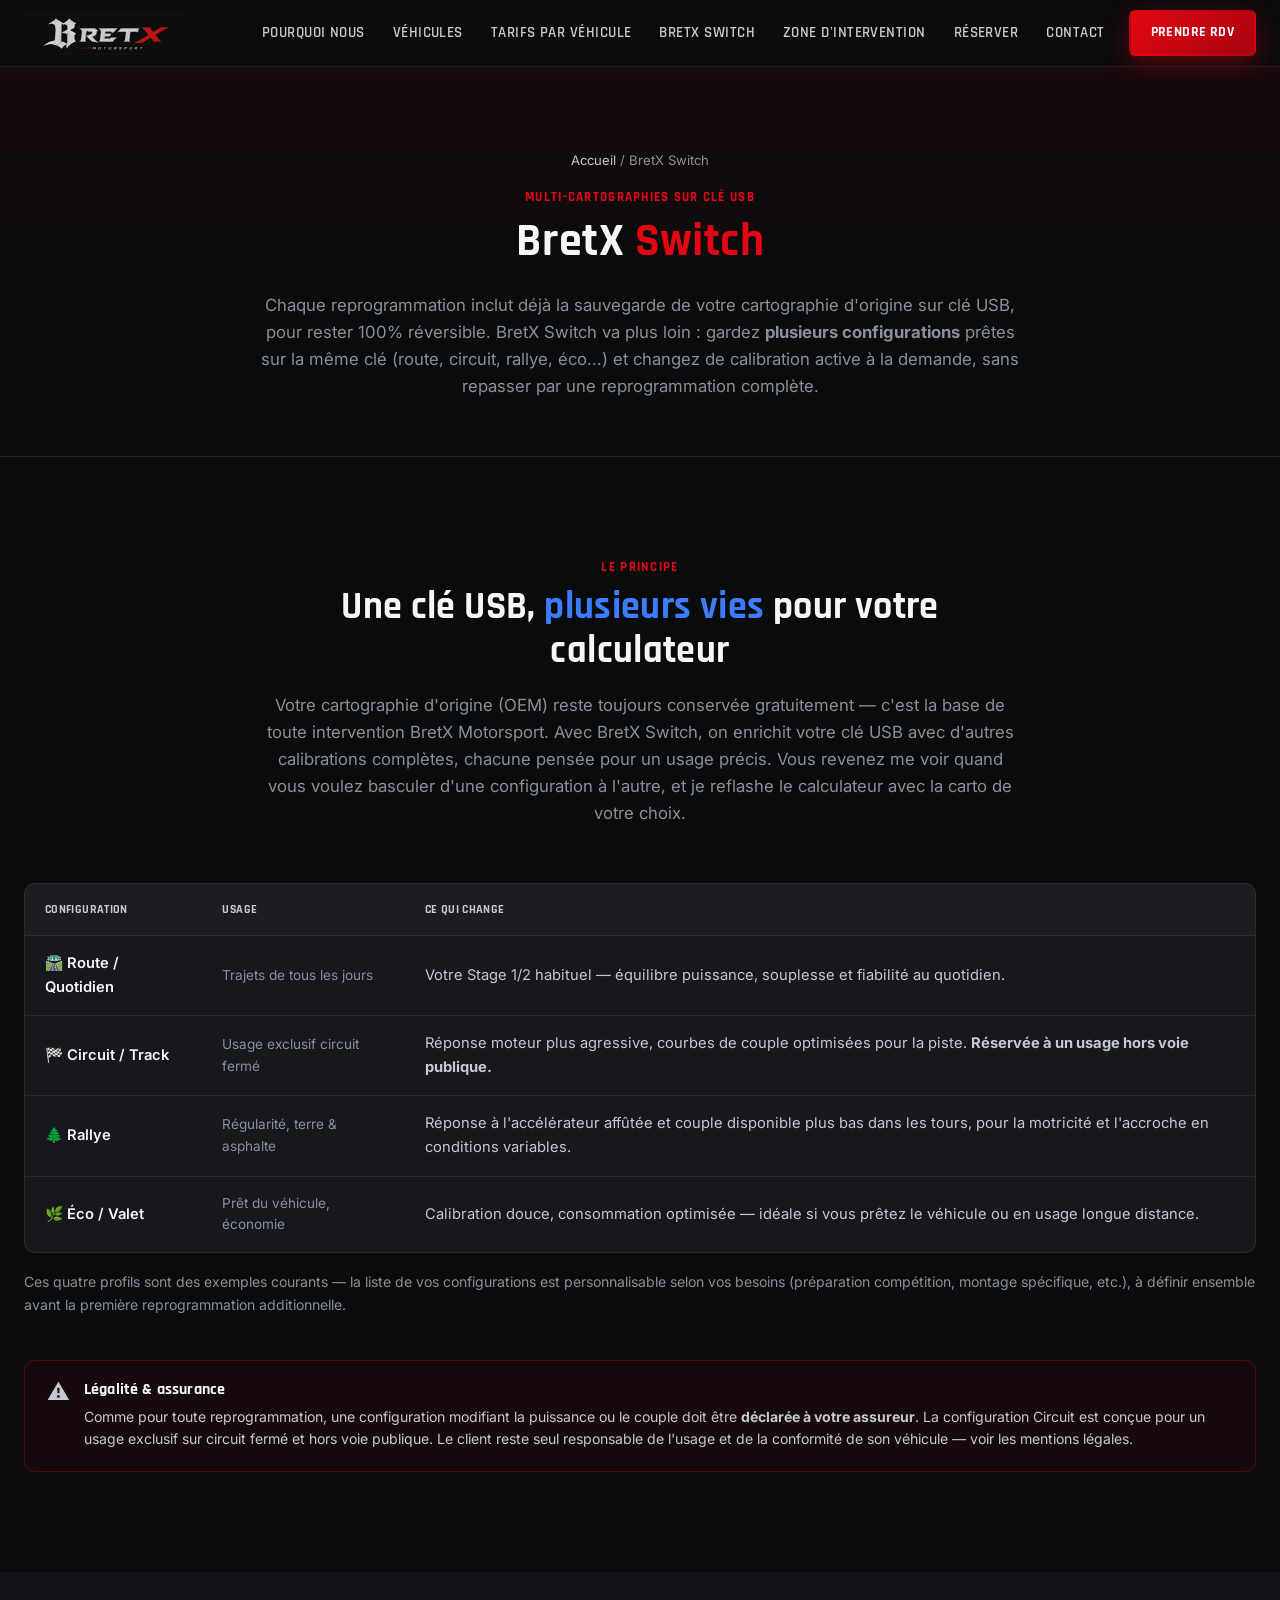
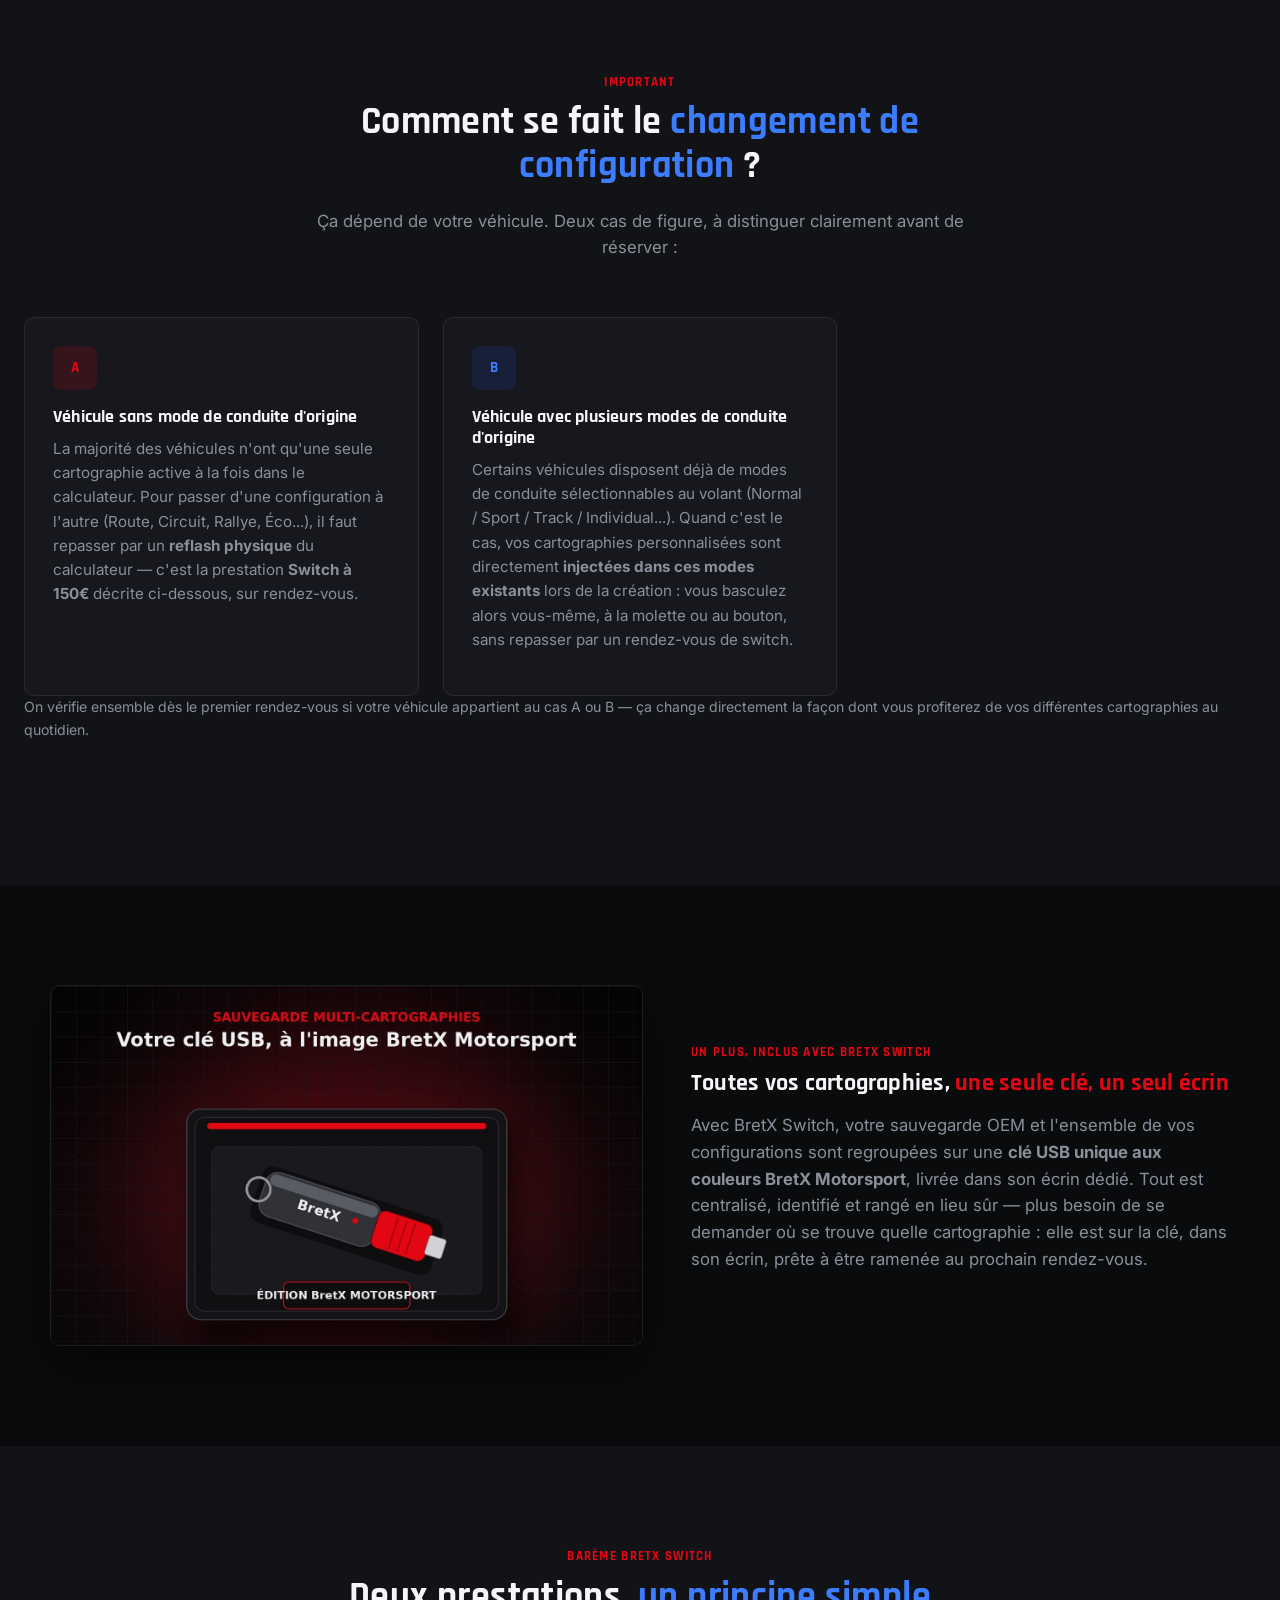
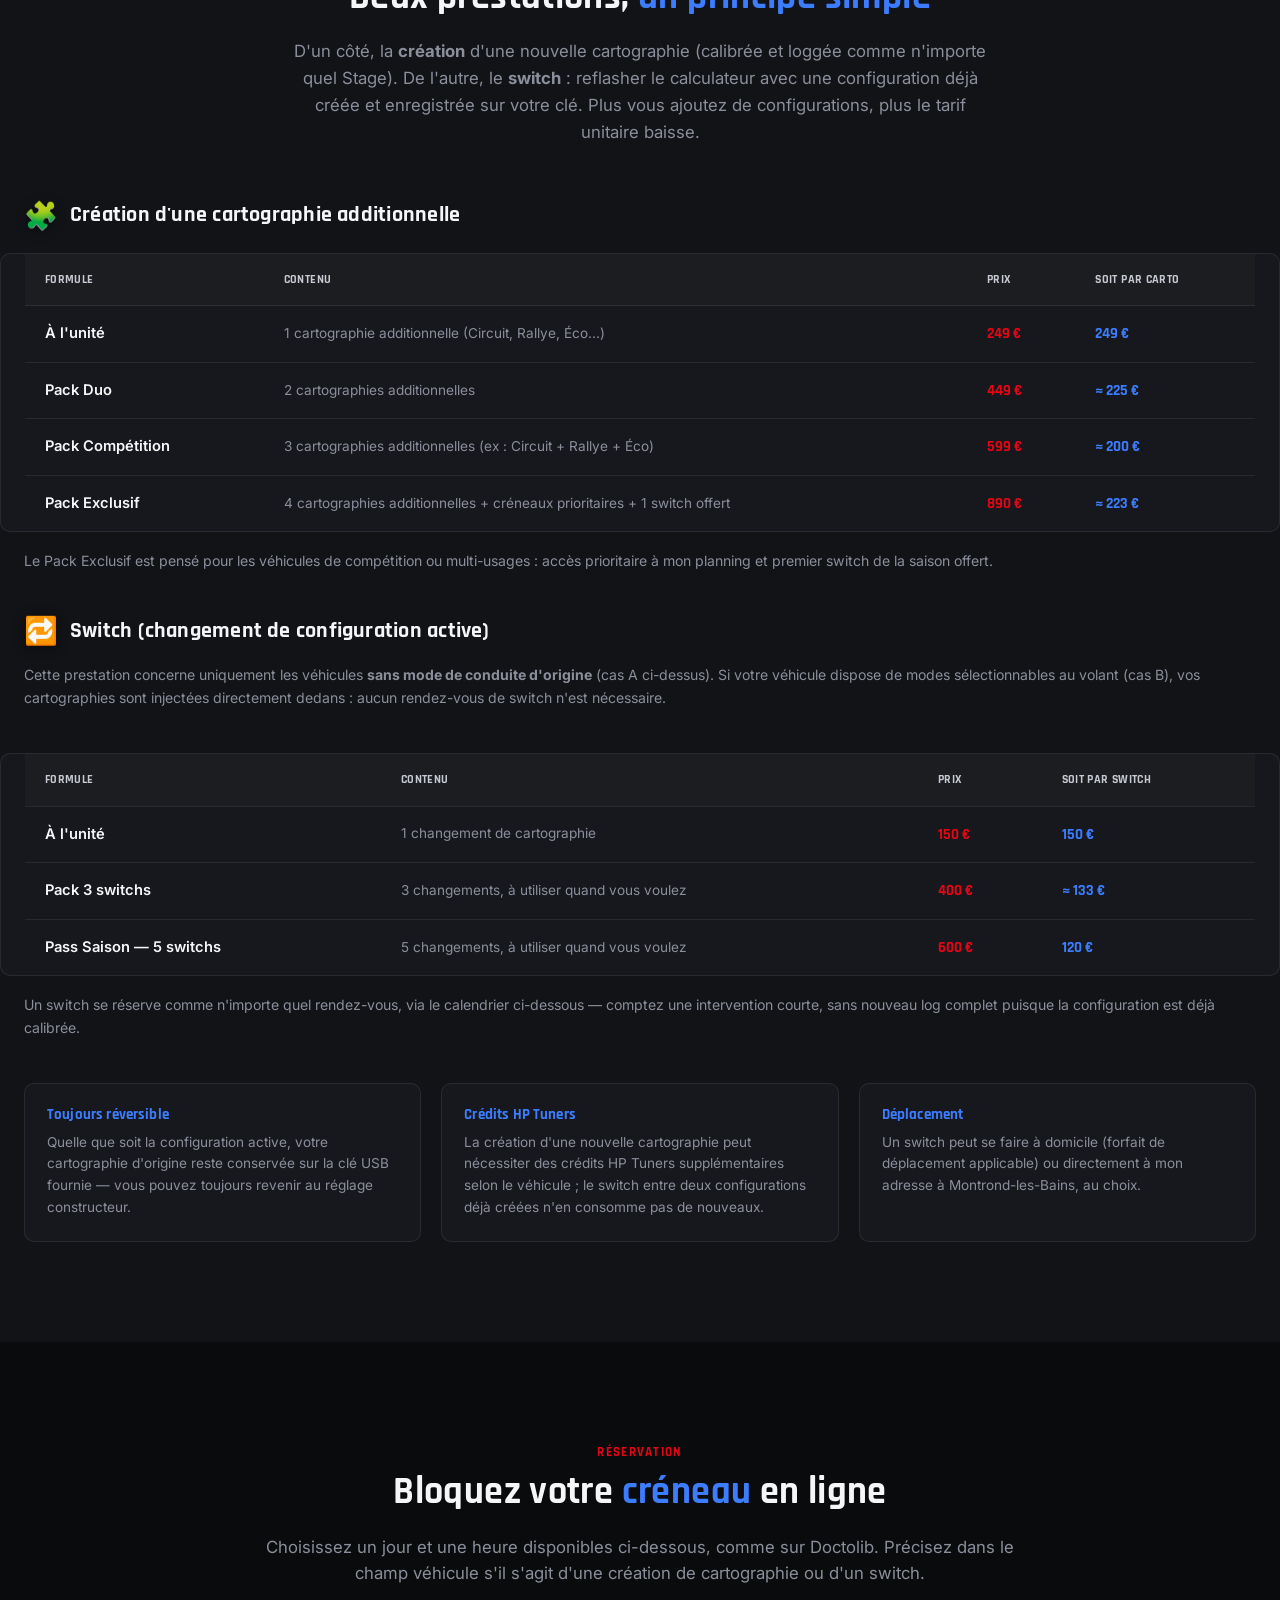
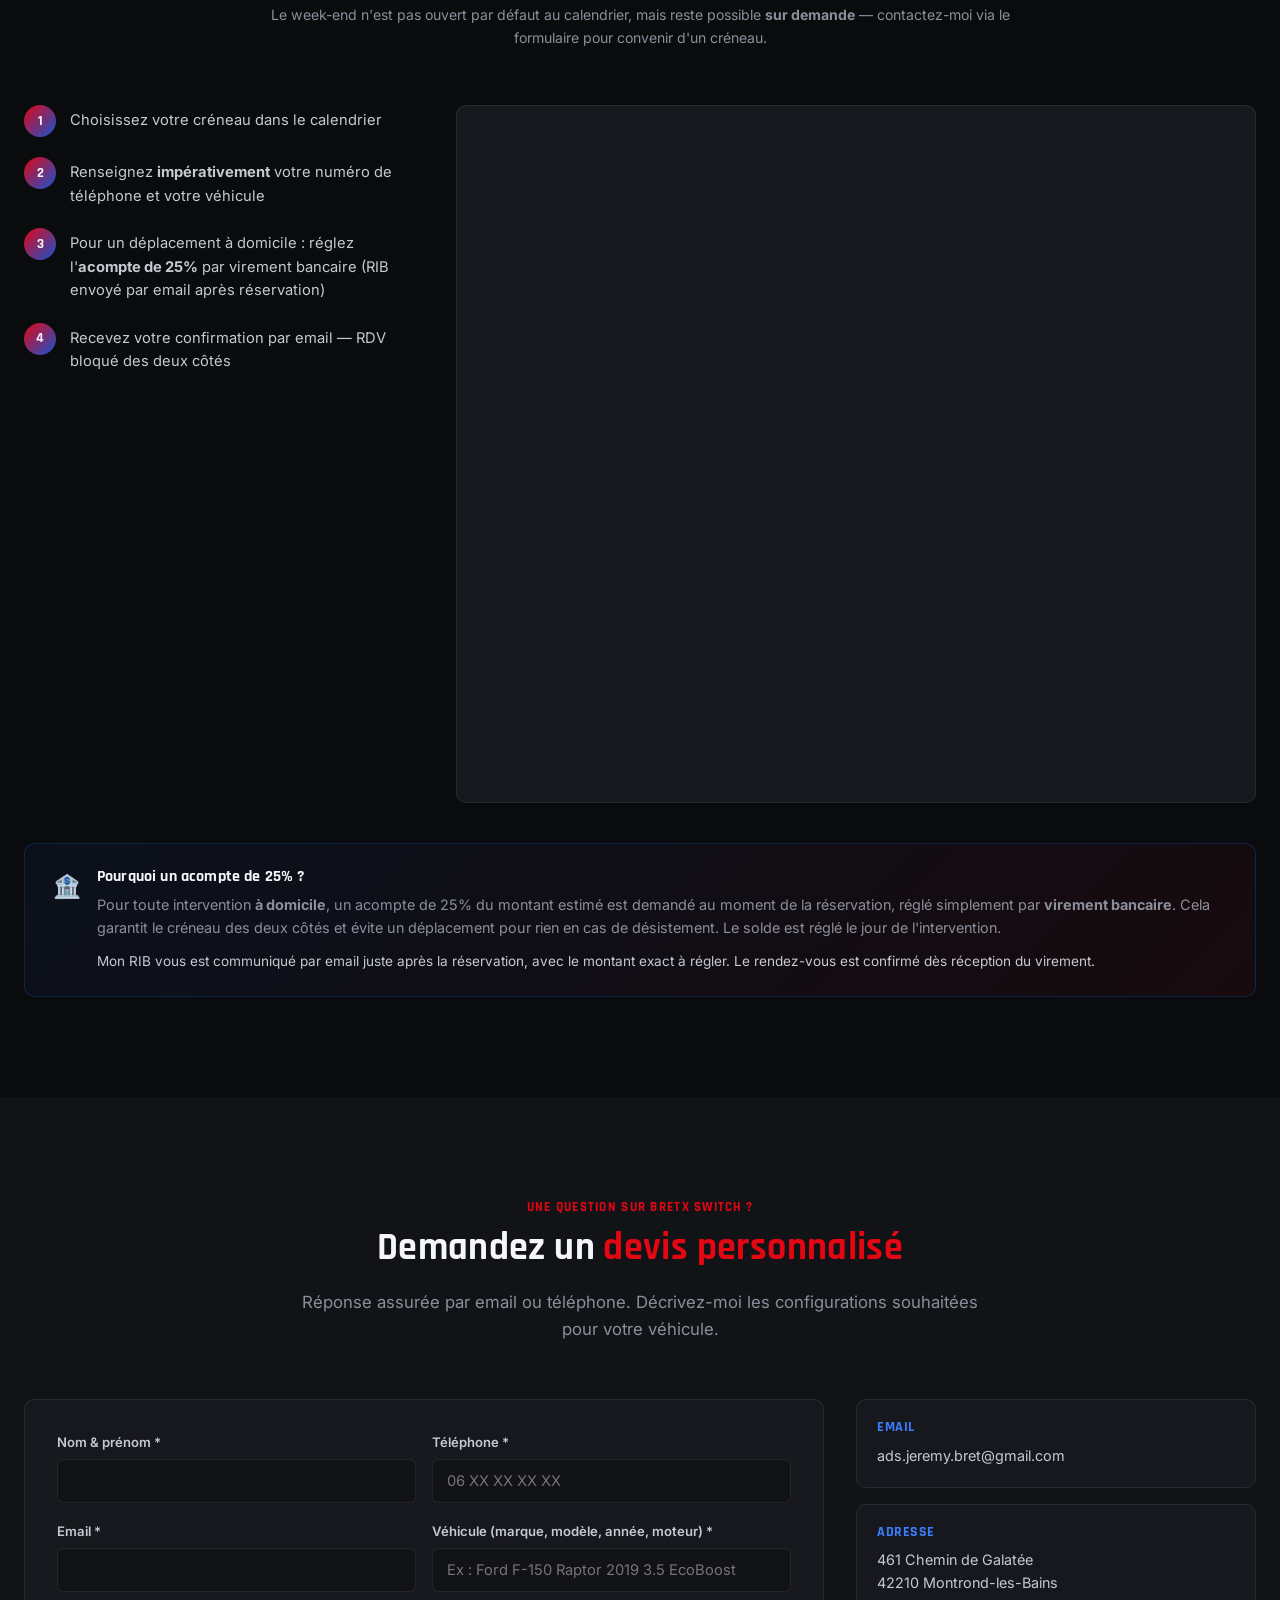
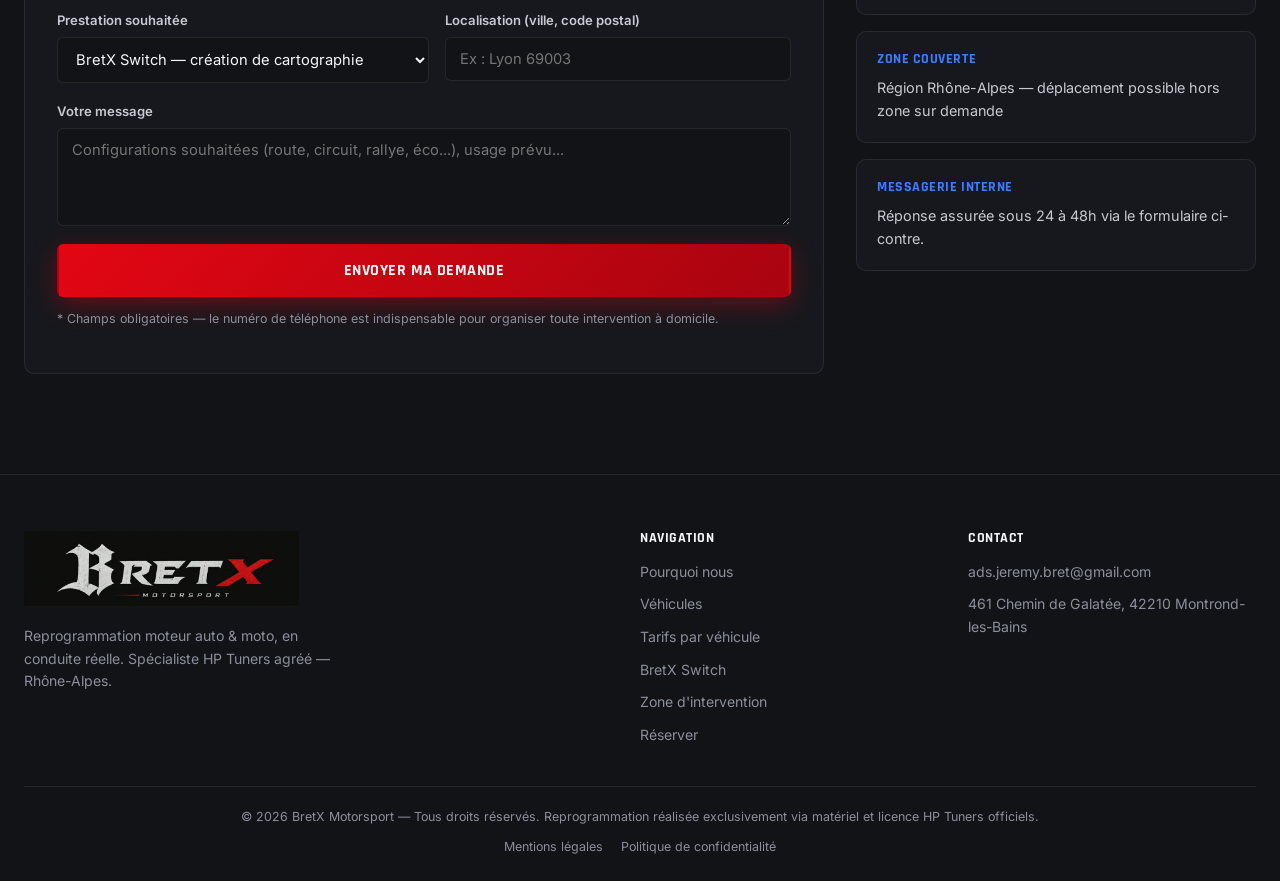
==== commit 10f30c8b: "Precise la condition du switch (vehicules sans mode d'origine) et ajoute la vitrine cle USB/ecrin Br" ====
--- a/bretx-switch.html
+++ b/bretx-switch.html
@@ -89,6 +89,43 @@
   </div>
 </section>
 
+<!-- ============ DEUX FAÇONS DE SWITCHER ============ -->
+<section class="section section-alt" id="comment-switcher">
+  <div class="section-head">
+    <p class="kicker">Important</p>
+    <h2>Comment se fait le <span class="accent-blue">changement de configuration</span> ?</h2>
+    <p class="section-lead">Ça dépend de votre véhicule. Deux cas de figure, à distinguer clairement avant de réserver :</p>
+  </div>
+
+  <div class="value-grid">
+    <article class="value-card">
+      <div class="value-icon icon-red">A</div>
+      <h3>Véhicule sans mode de conduite d'origine</h3>
+      <p>La majorité des véhicules n'ont qu'une seule cartographie active à la fois dans le calculateur. Pour passer d'une configuration à l'autre (Route, Circuit, Rallye, Éco...), il faut repasser par un <strong>reflash physique</strong> du calculateur — c'est la prestation <strong>Switch à 150€</strong> décrite ci-dessous, sur rendez-vous.</p>
+    </article>
+    <article class="value-card">
+      <div class="value-icon icon-blue">B</div>
+      <h3>Véhicule avec plusieurs modes de conduite d'origine</h3>
+      <p>Certains véhicules disposent déjà de modes de conduite sélectionnables au volant (Normal / Sport / Track / Individual...). Quand c'est le cas, vos cartographies personnalisées sont directement <strong>injectées dans ces modes existants</strong> lors de la création : vous basculez alors vous-même, à la molette ou au bouton, sans repasser par un rendez-vous de switch.</p>
+    </article>
+  </div>
+  <p class="price-category-note">On vérifie ensemble dès le premier rendez-vous si votre véhicule appartient au cas A ou B — ça change directement la façon dont vous profiterez de vos différentes cartographies au quotidien.</p>
+</section>
+
+<!-- ============ CLÉ USB BRETX MOTORSPORT ============ -->
+<section class="section" id="cle-usb">
+  <div class="usb-showcase">
+    <div class="usb-showcase-media">
+      <img src="img/usb-case-bretx.jpg" alt="Clé USB et écrin aux couleurs BretX Motorsport, contenant toutes les cartographies du véhicule" loading="lazy">
+    </div>
+    <div class="usb-showcase-text">
+      <p class="kicker">Un plus, inclus avec BretX Switch</p>
+      <h2>Toutes vos cartographies, <span class="accent-red">une seule clé, un seul écrin</span></h2>
+      <p class="section-lead">Avec BretX Switch, votre sauvegarde OEM et l'ensemble de vos configurations sont regroupées sur une <strong>clé USB unique aux couleurs BretX Motorsport</strong>, livrée dans son écrin dédié. Tout est centralisé, identifié et rangé en lieu sûr — plus besoin de se demander où se trouve quelle cartographie : elle est sur la clé, dans son écrin, prête à être ramenée au prochain rendez-vous.</p>
+    </div>
+  </div>
+</section>
+
 <!-- ============ TARIFS ============ -->
 <section class="section section-alt" id="tarifs-switch">
   <div class="section-head">
@@ -120,6 +157,7 @@
     <span class="flag flag-emoji">🔁</span>
     <h3>Switch (changement de configuration active)</h3>
   </div>
+  <p class="price-category-note" style="margin-top:-4px;">Cette prestation concerne uniquement les véhicules <strong>sans mode de conduite d'origine</strong> (cas A ci-dessus). Si votre véhicule dispose de modes sélectionnables au volant (cas B), vos cartographies sont injectées directement dedans : aucun rendez-vous de switch n'est nécessaire.</p>
   <div class="price-table-wrap">
     <table class="price-table">
       <thead>
--- a/css/style.css
+++ b/css/style.css
@@ -503,6 +503,17 @@
 .legal-disclaimer h4 { margin: 0 0 6px; font-size: 1rem; }
 .legal-disclaimer p { margin: 0; color: var(--grey-light); font-size: .88rem; }
 
+/* ---------- USB showcase (BretX Switch) ---------- */
+.usb-showcase {
+  display: grid; grid-template-columns: 1.1fr 1fr; gap: 48px; align-items: center;
+  max-width: 1180px; margin: 0 auto;
+}
+.usb-showcase-media img {
+  width: 100%; border-radius: var(--radius); display: block;
+  box-shadow: 0 20px 50px rgba(0,0,0,0.5); border: 1px solid var(--border);
+}
+.usb-showcase-text .section-lead { margin-top: 14px; }
+
 /* ---------- Floating CTA ---------- */
 .floating-cta {
   position: fixed; bottom: 24px; right: 24px; z-index: 150;
@@ -525,6 +536,7 @@
   .booking-wrapper, .contact-wrapper { grid-template-columns: 1fr; }
   .booking-embed { grid-column: 1; }
   .moto-panel { grid-template-columns: 1fr; }
+  .usb-showcase { grid-template-columns: 1fr; }
   .footer-inner { grid-template-columns: 1fr 1fr; }
 }
 @media (max-width: 980px) {
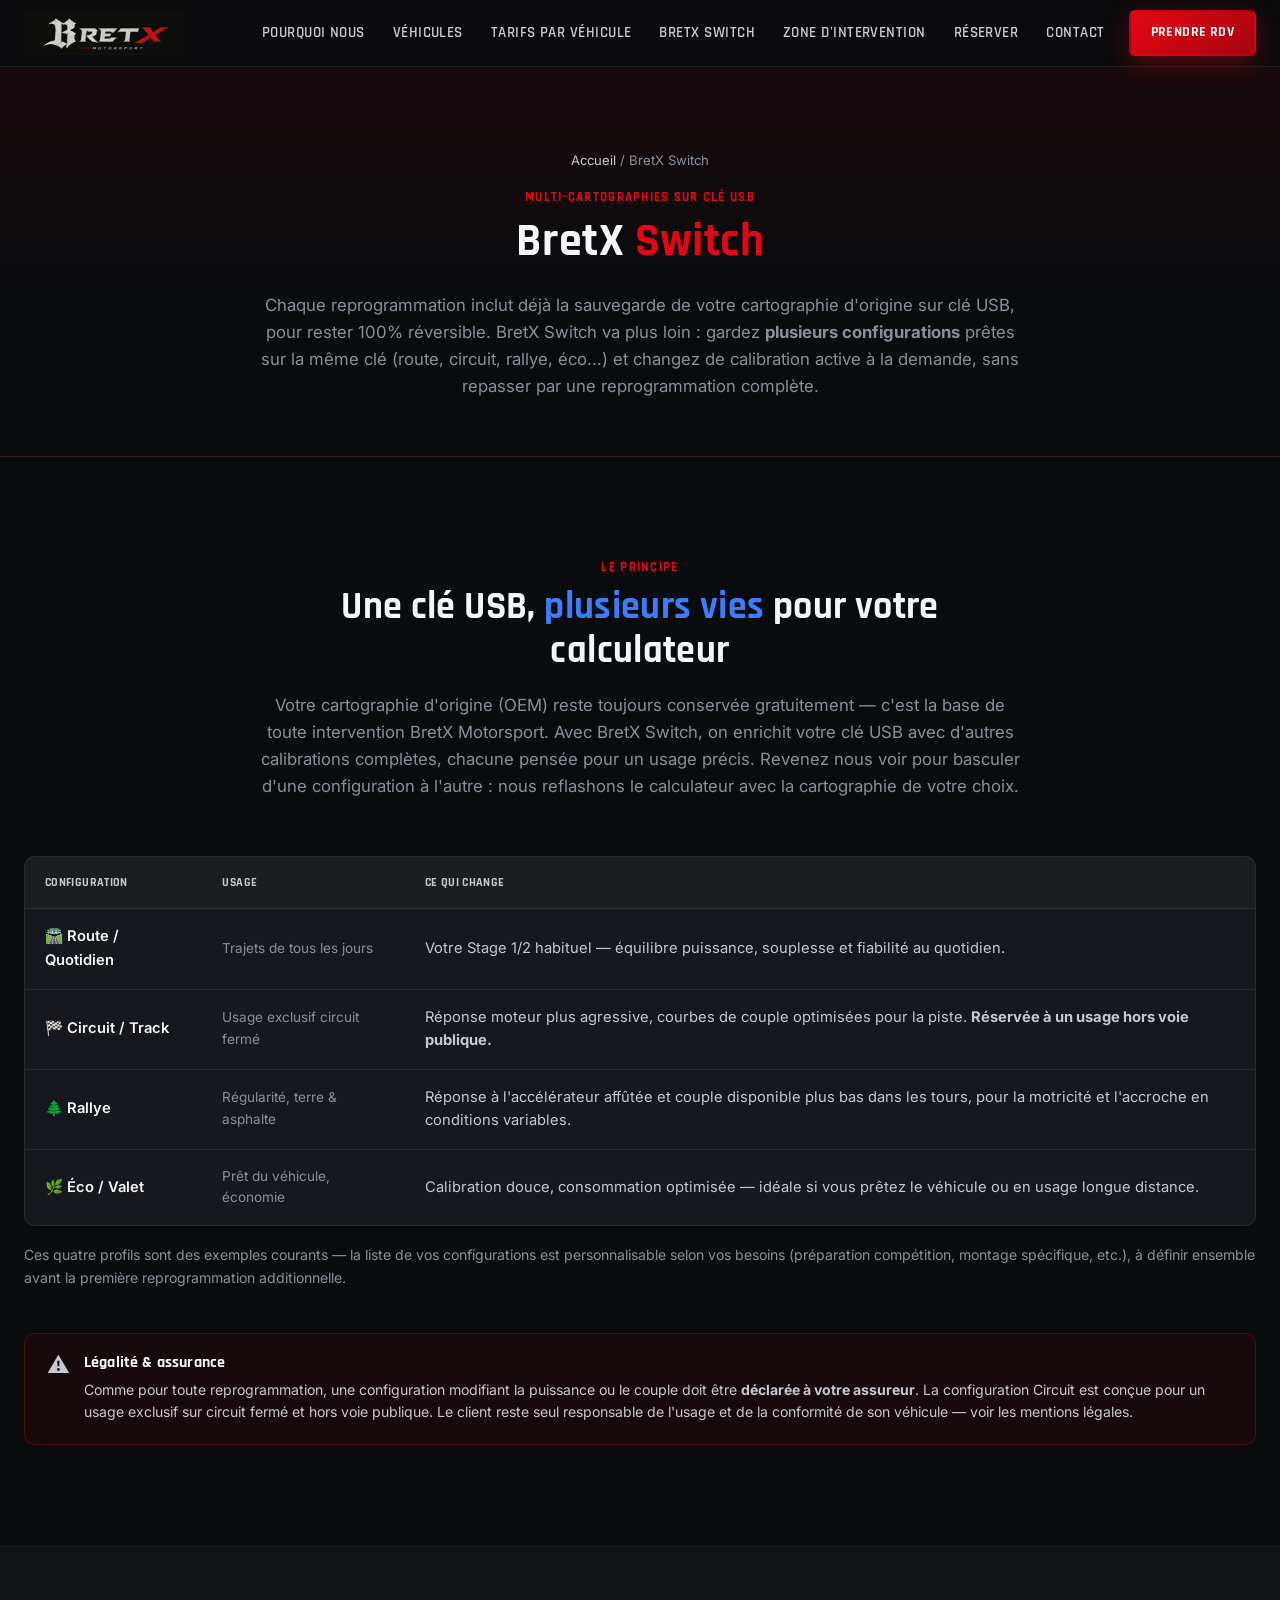
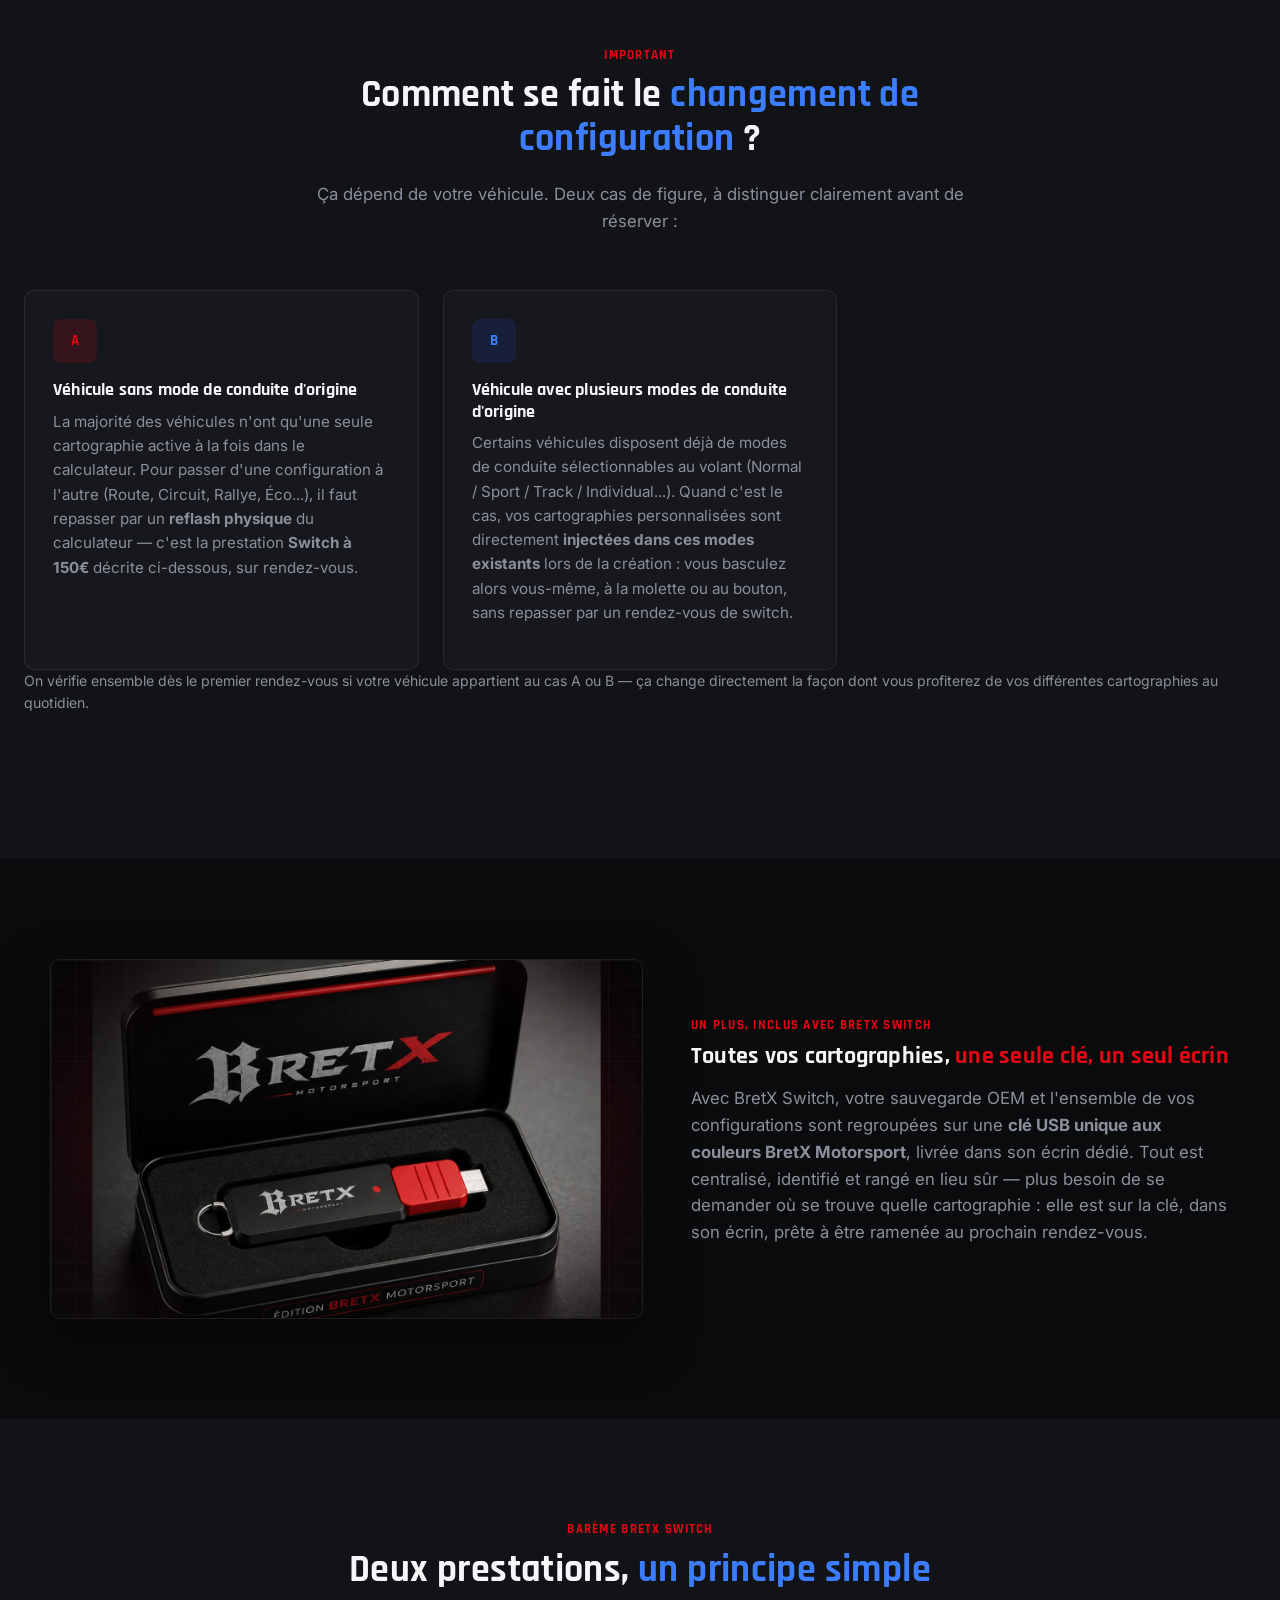
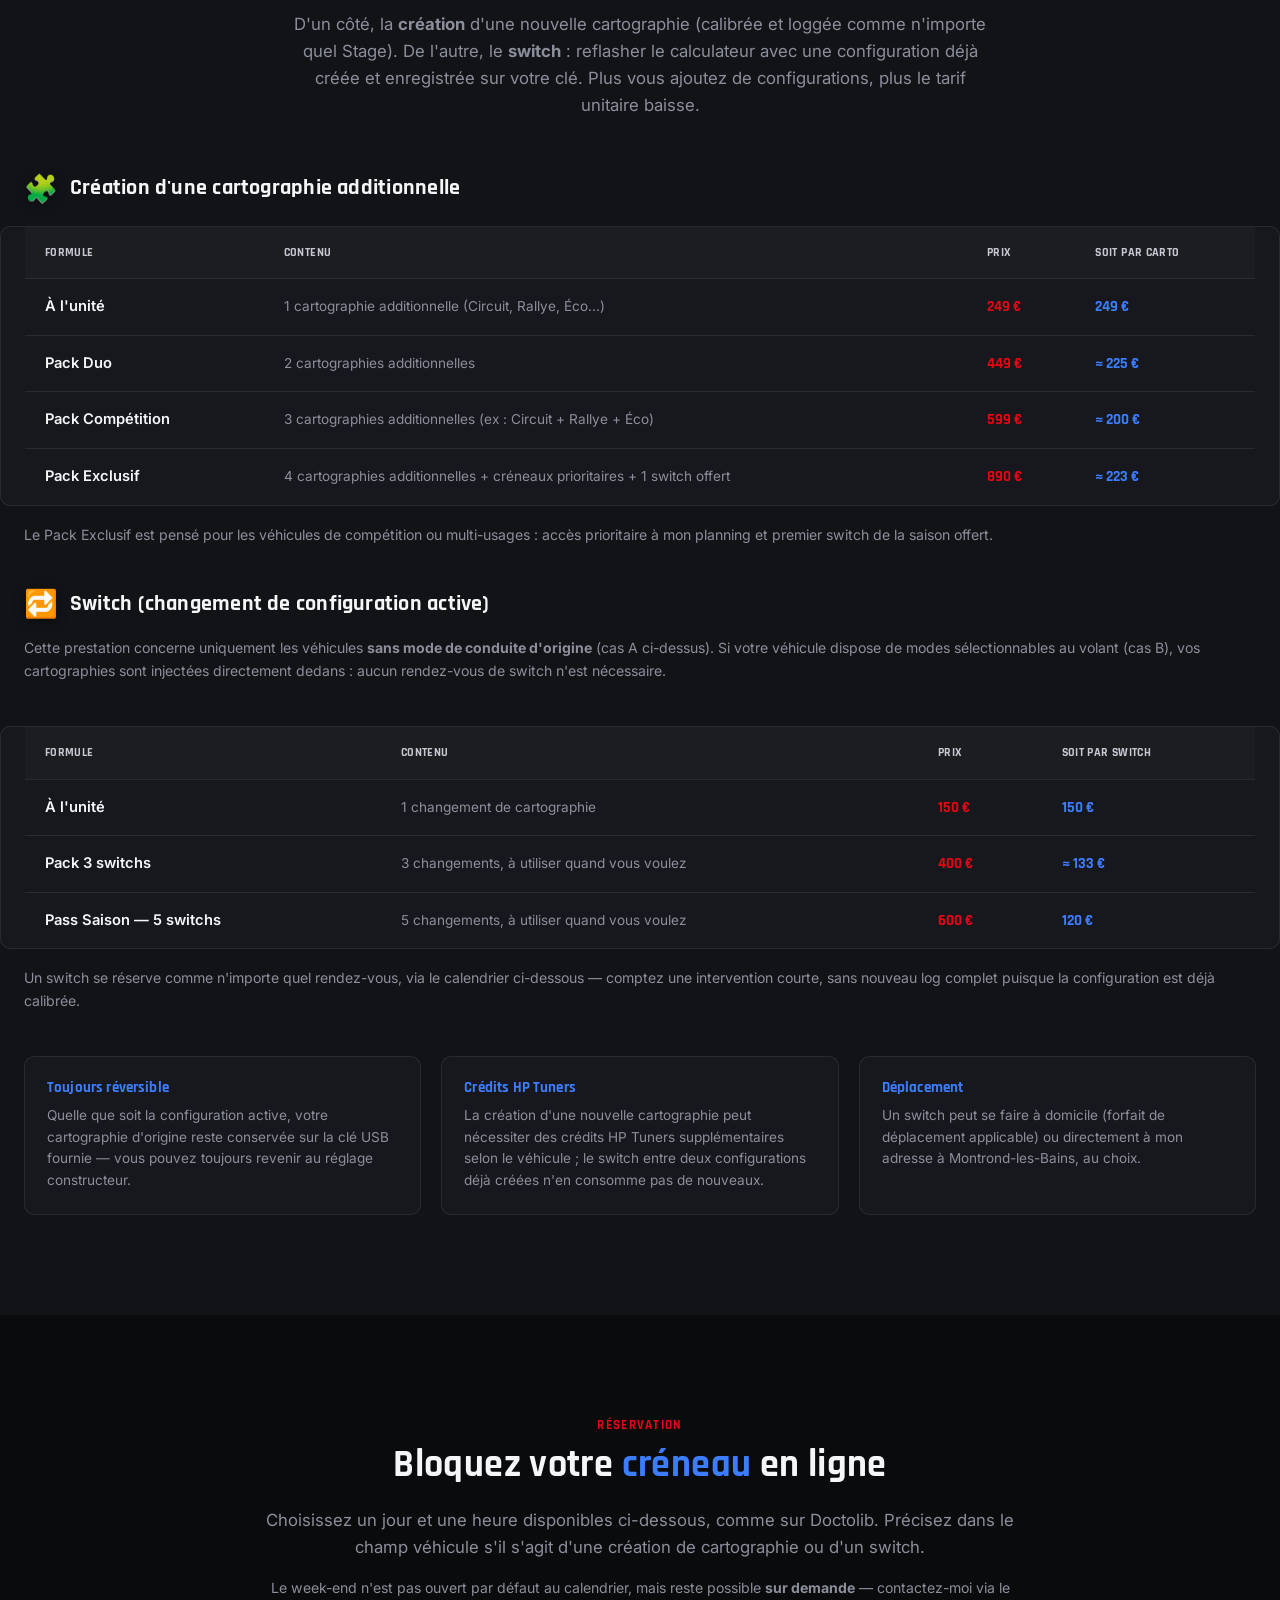
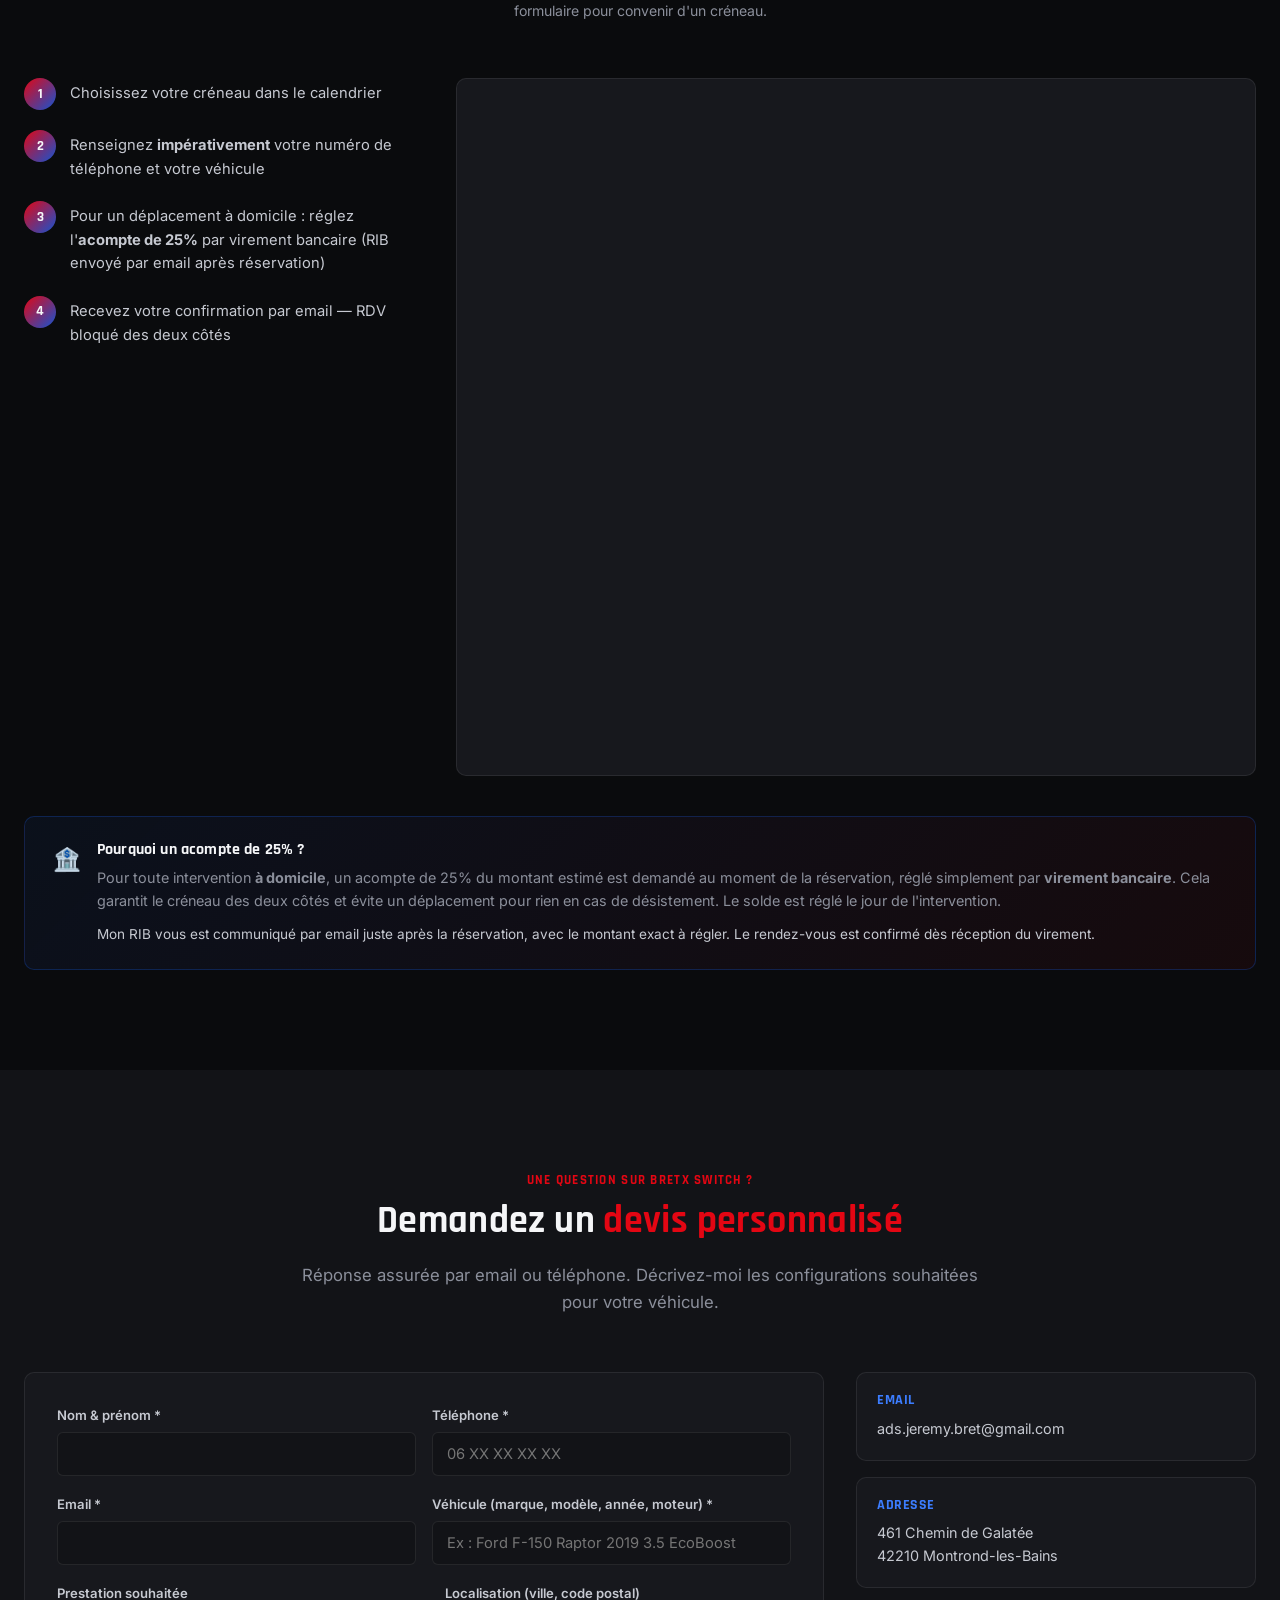
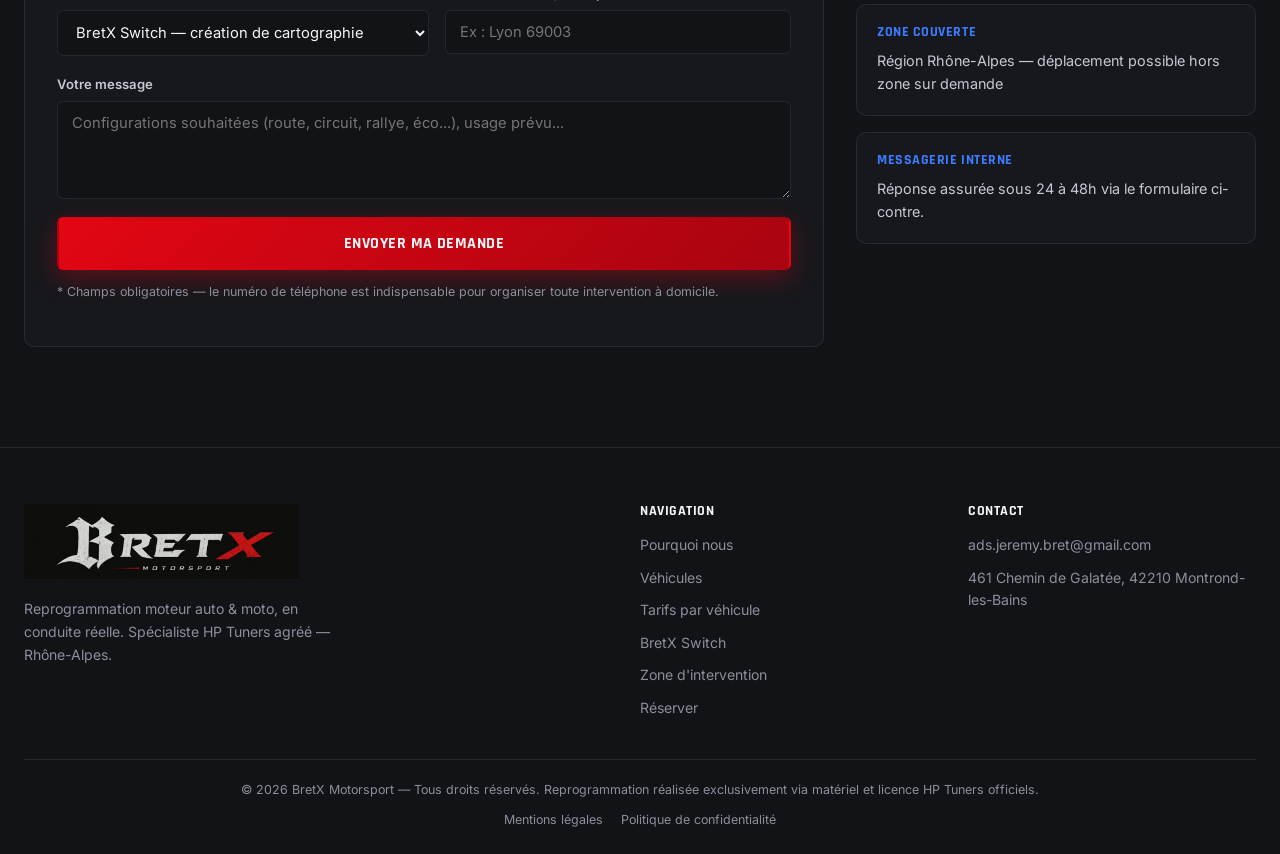
==== commit 7202798c: "Corrige la formulation du paragraphe intro BretX Switch (conjugaison)" ====
--- a/bretx-switch.html
+++ b/bretx-switch.html
@@ -62,7 +62,7 @@
   <div class="section-head">
     <p class="kicker">Le principe</p>
     <h2>Une clé USB, <span class="accent-blue">plusieurs vies</span> pour votre calculateur</h2>
-    <p class="section-lead">Votre cartographie d'origine (OEM) reste toujours conservée gratuitement — c'est la base de toute intervention BretX Motorsport. Avec BretX Switch, on enrichit votre clé USB avec d'autres calibrations complètes, chacune pensée pour un usage précis. Vous revenez me voir quand vous voulez basculer d'une configuration à l'autre, et je reflashe le calculateur avec la carto de votre choix.</p>
+    <p class="section-lead">Votre cartographie d'origine (OEM) reste toujours conservée gratuitement — c'est la base de toute intervention BretX Motorsport. Avec BretX Switch, on enrichit votre clé USB avec d'autres calibrations complètes, chacune pensée pour un usage précis. Revenez nous voir pour basculer d'une configuration à l'autre : nous reflashons le calculateur avec la cartographie de votre choix.</p>
   </div>
 
   <div class="price-table-wrap">
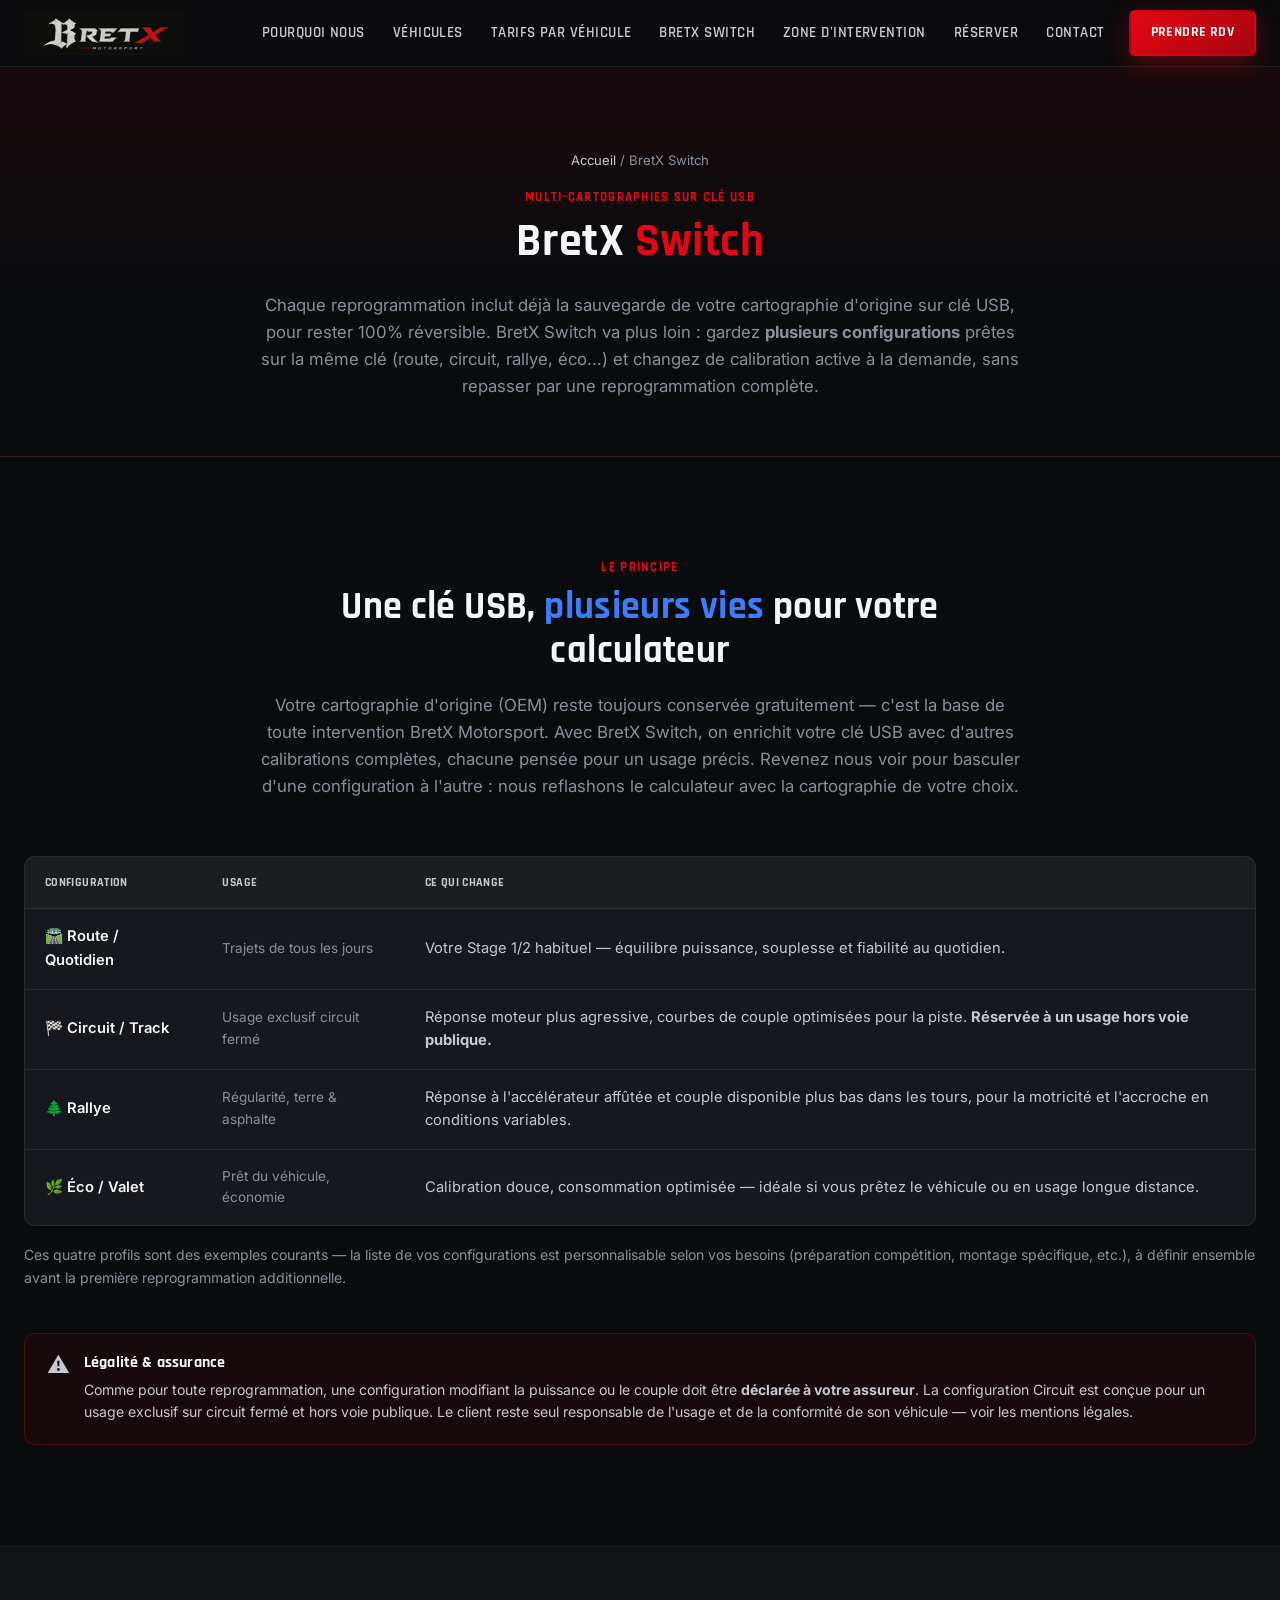
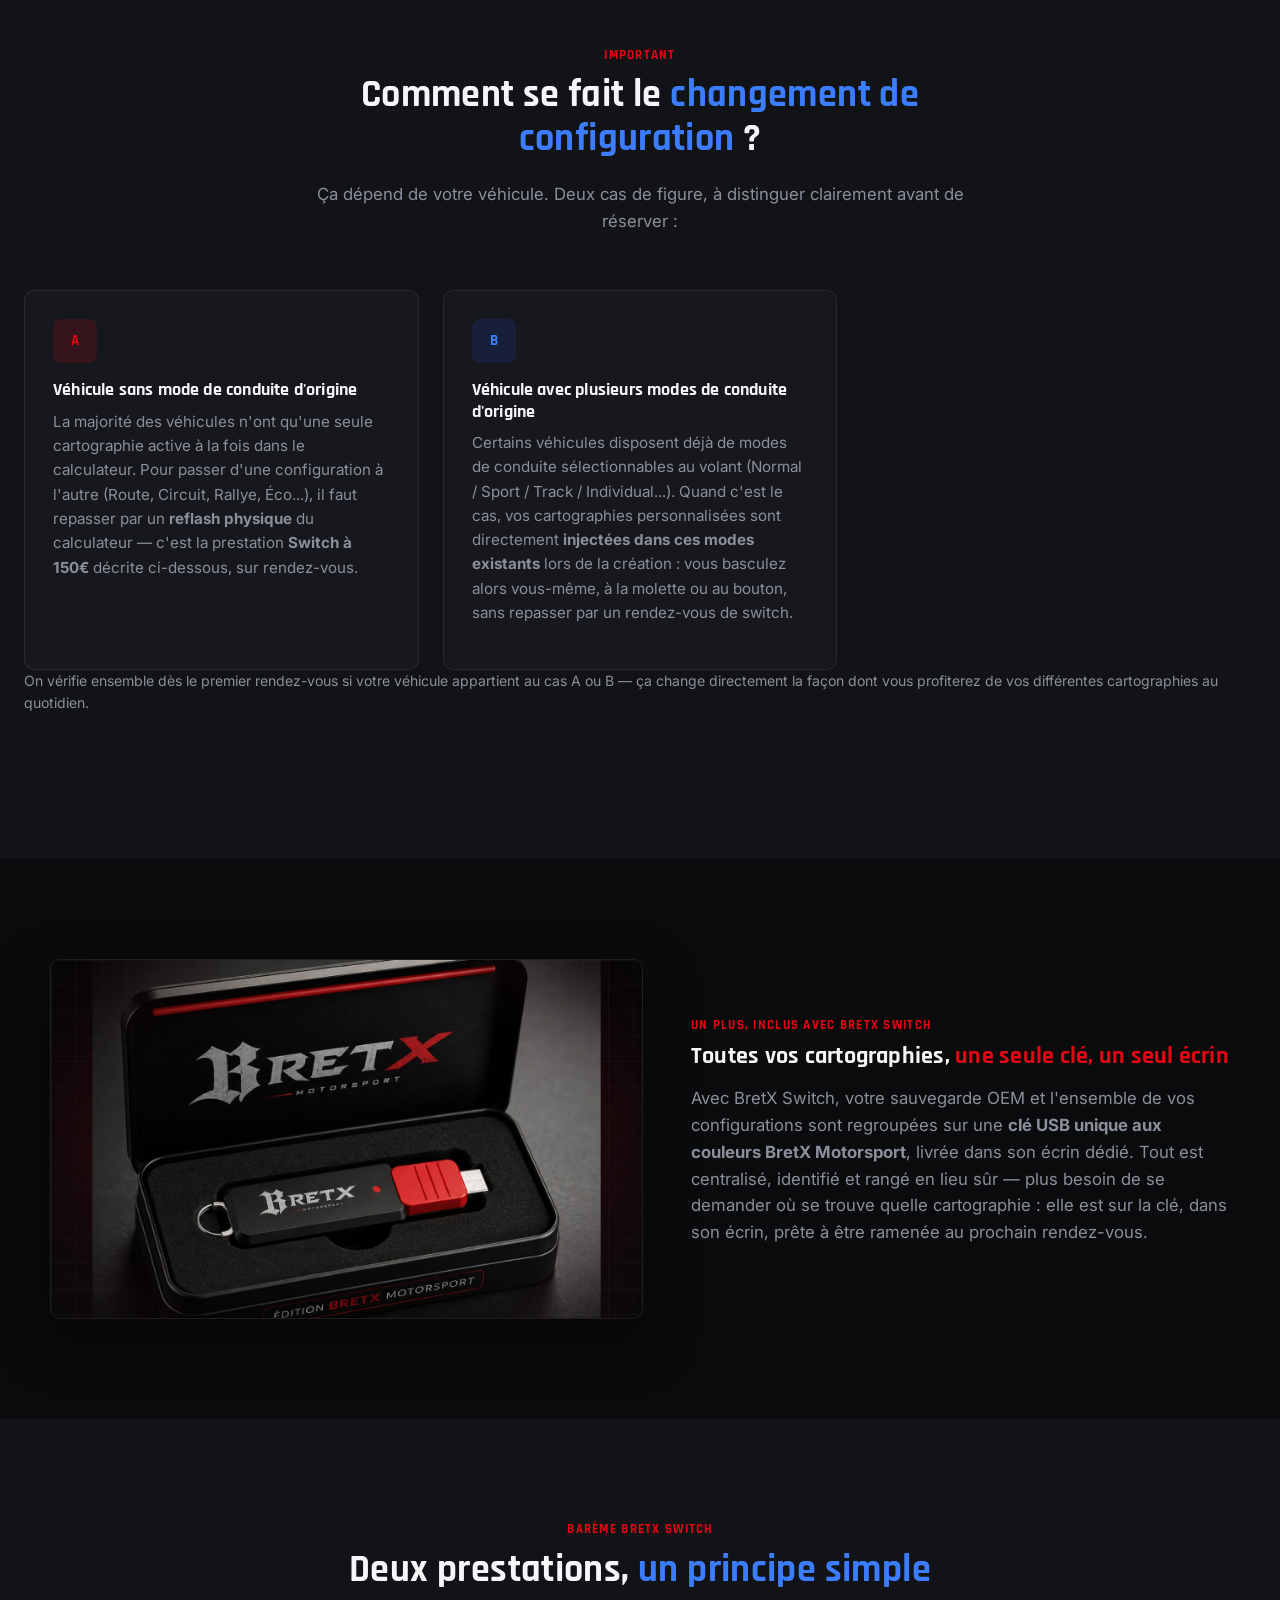
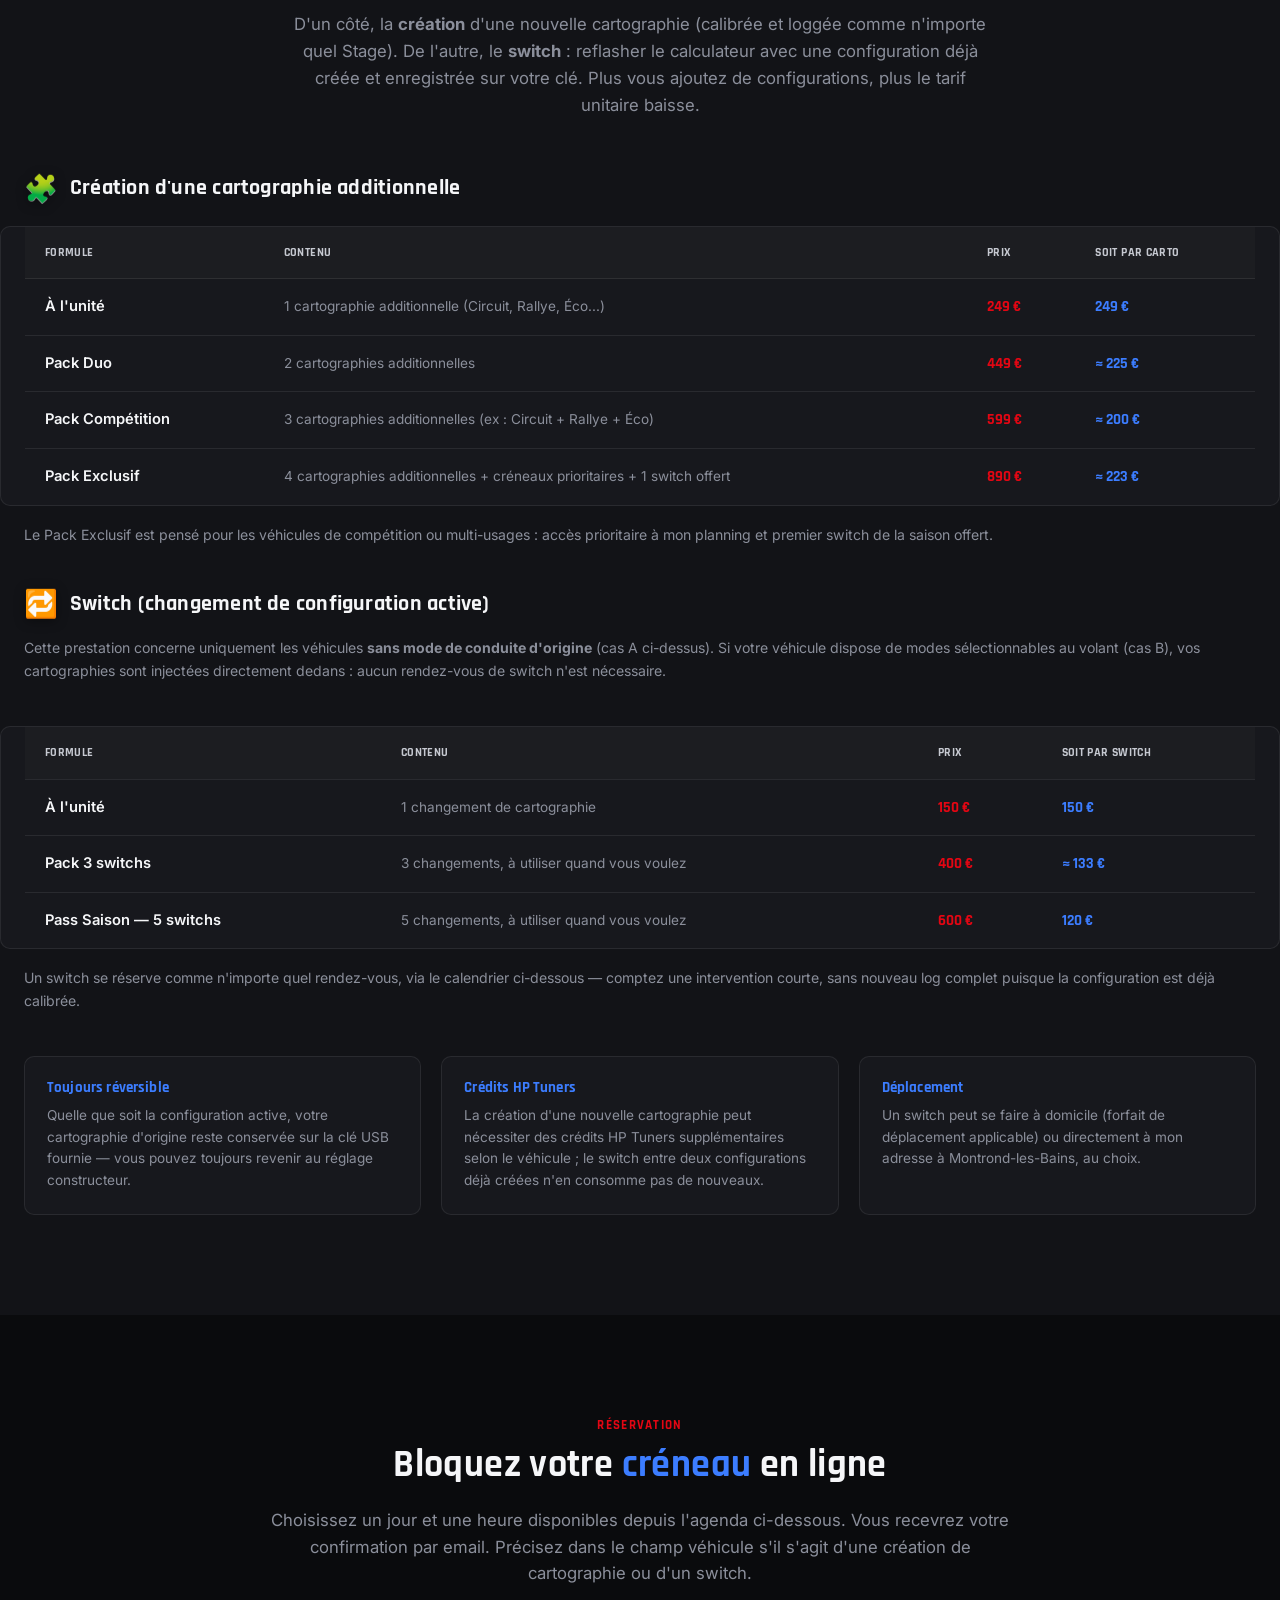
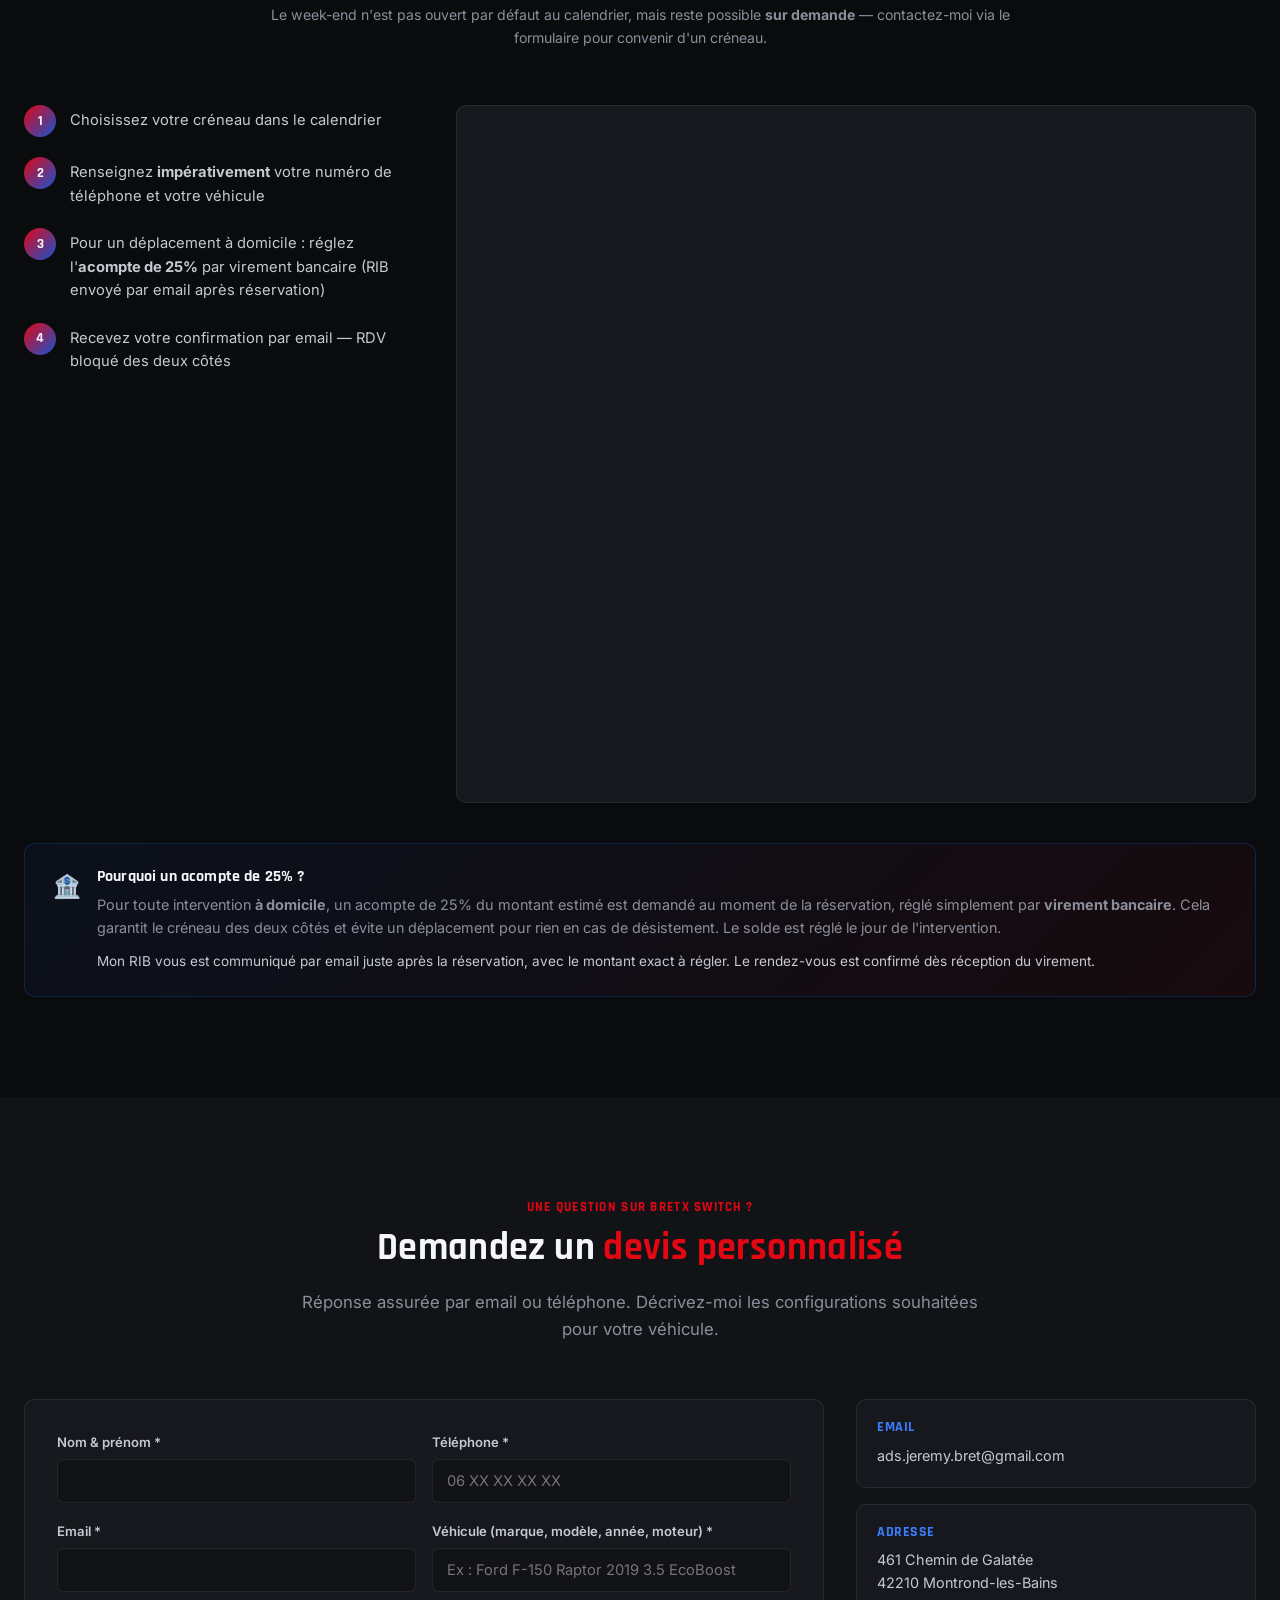
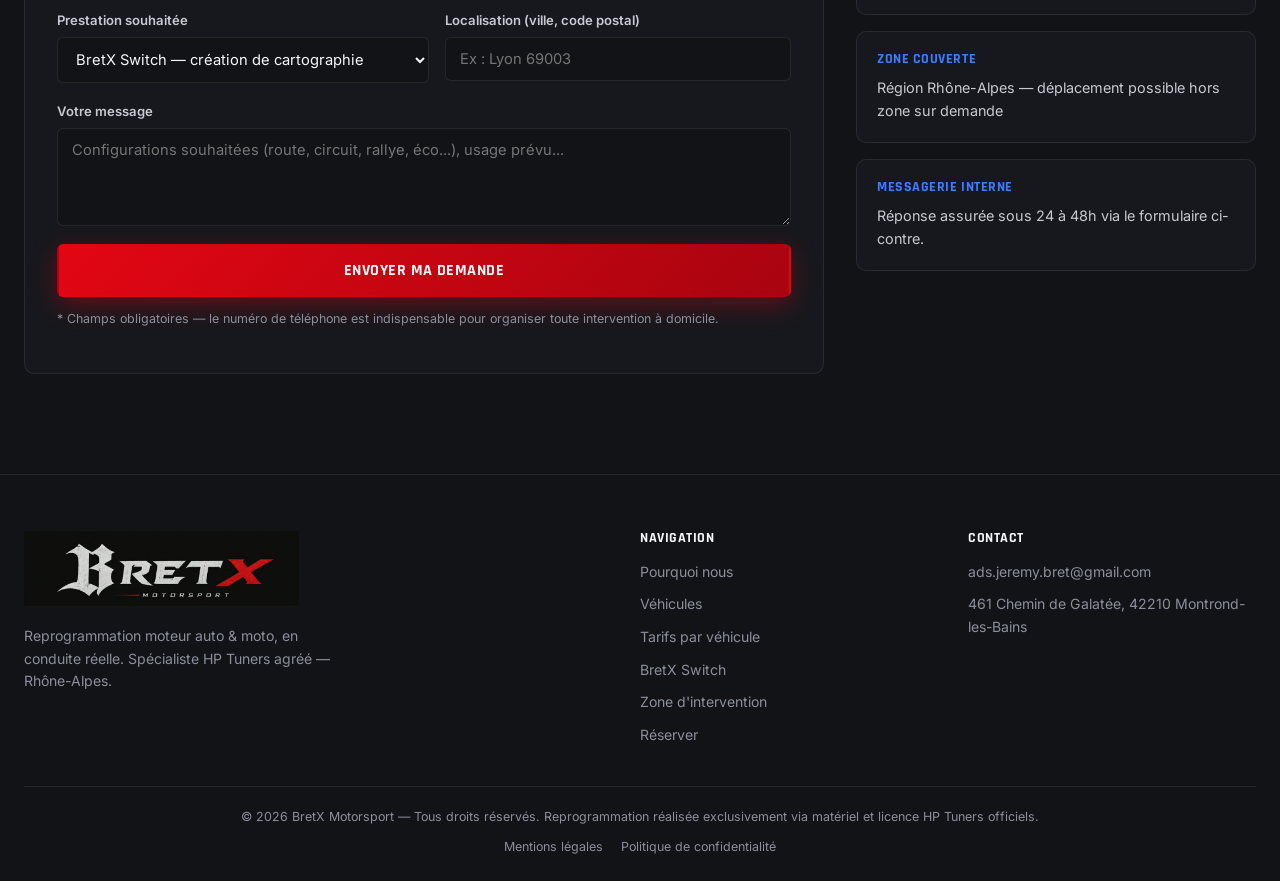
==== commit a25ff1e7: "Retire la reference a Doctolib dans la section reservation" ====
--- a/bretx-switch.html
+++ b/bretx-switch.html
@@ -193,7 +193,7 @@
   <div class="section-head">
     <p class="kicker">Réservation</p>
     <h2>Bloquez votre <span class="accent-blue">créneau</span> en ligne</h2>
-    <p class="section-lead">Choisissez un jour et une heure disponibles ci-dessous, comme sur Doctolib. Précisez dans le champ véhicule s'il s'agit d'une création de cartographie ou d'un switch.</p>
+    <p class="section-lead">Choisissez un jour et une heure disponibles depuis l'agenda ci-dessous. Vous recevrez votre confirmation par email. Précisez dans le champ véhicule s'il s'agit d'une création de cartographie ou d'un switch.</p>
     <p class="price-category-note" style="text-align:center;margin-top:12px;">Le week-end n'est pas ouvert par défaut au calendrier, mais reste possible <strong>sur demande</strong> — contactez-moi via le formulaire pour convenir d'un créneau.</p>
   </div>
 
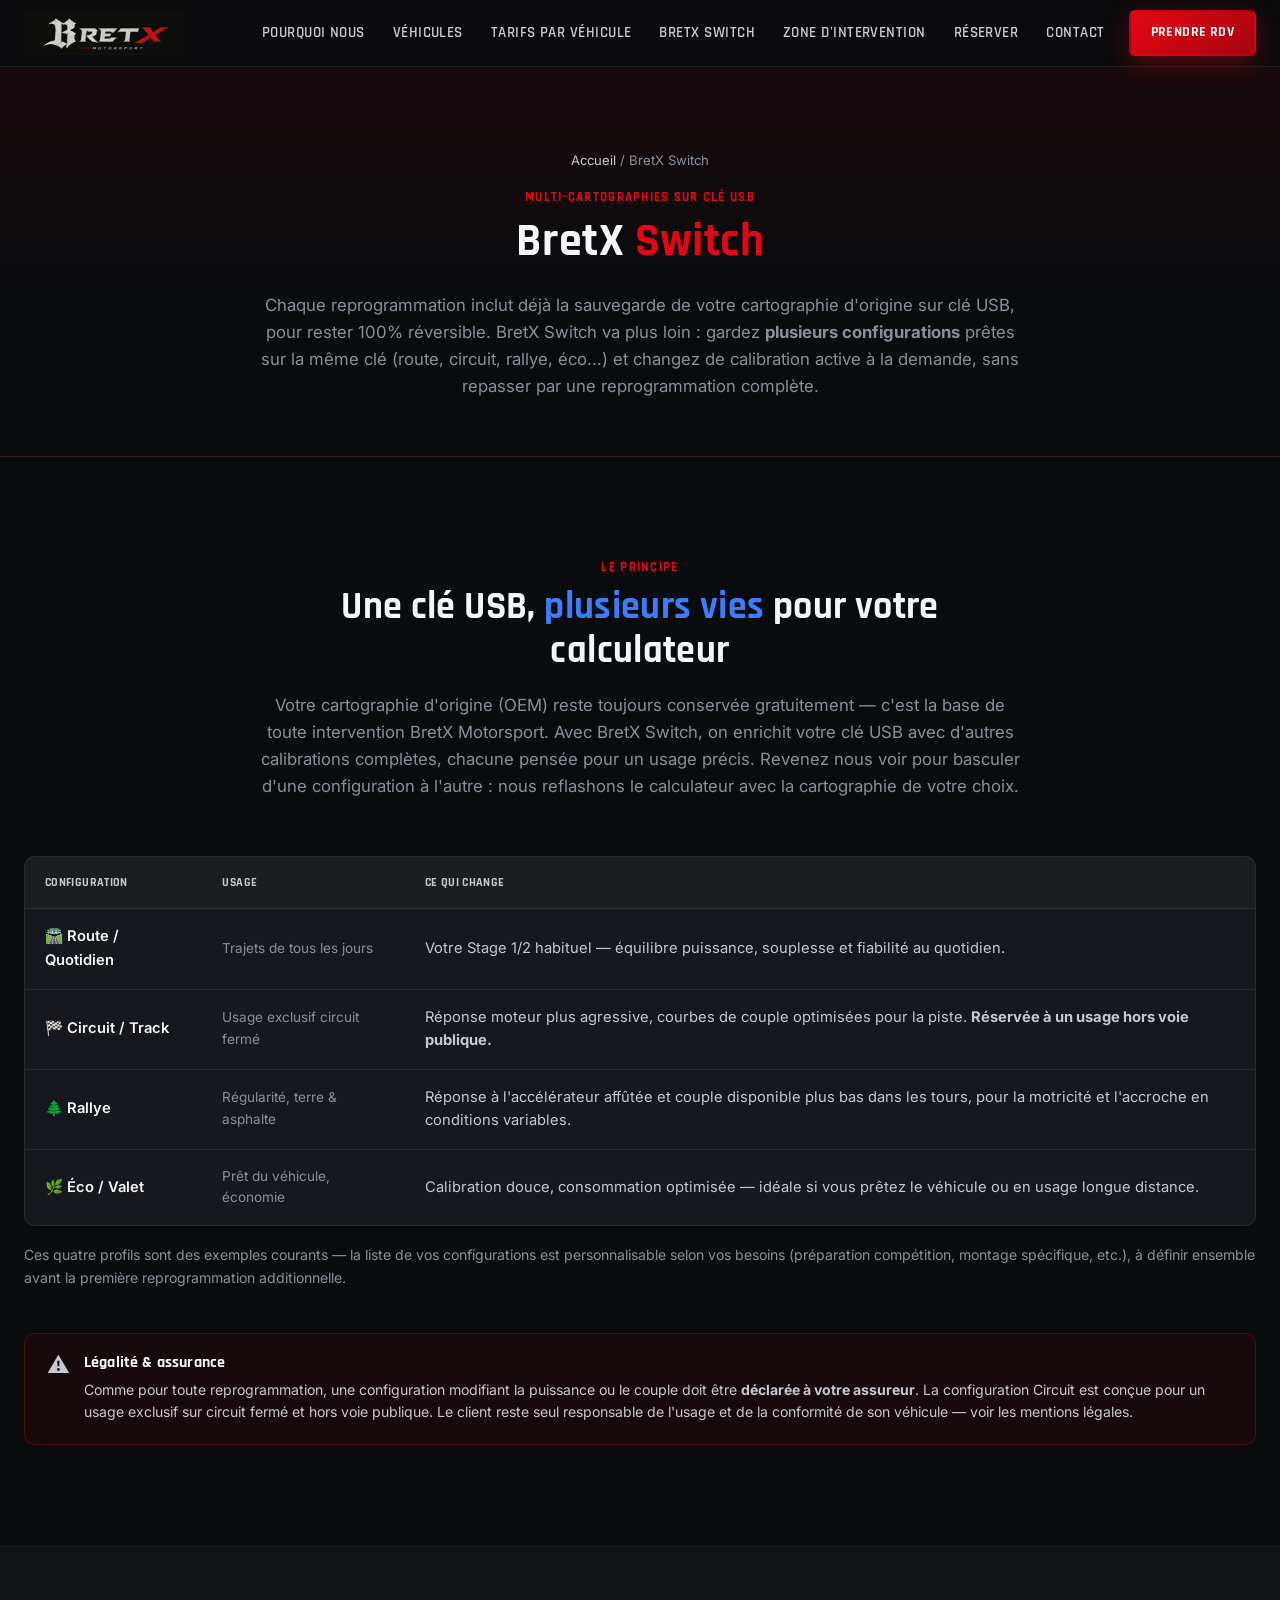
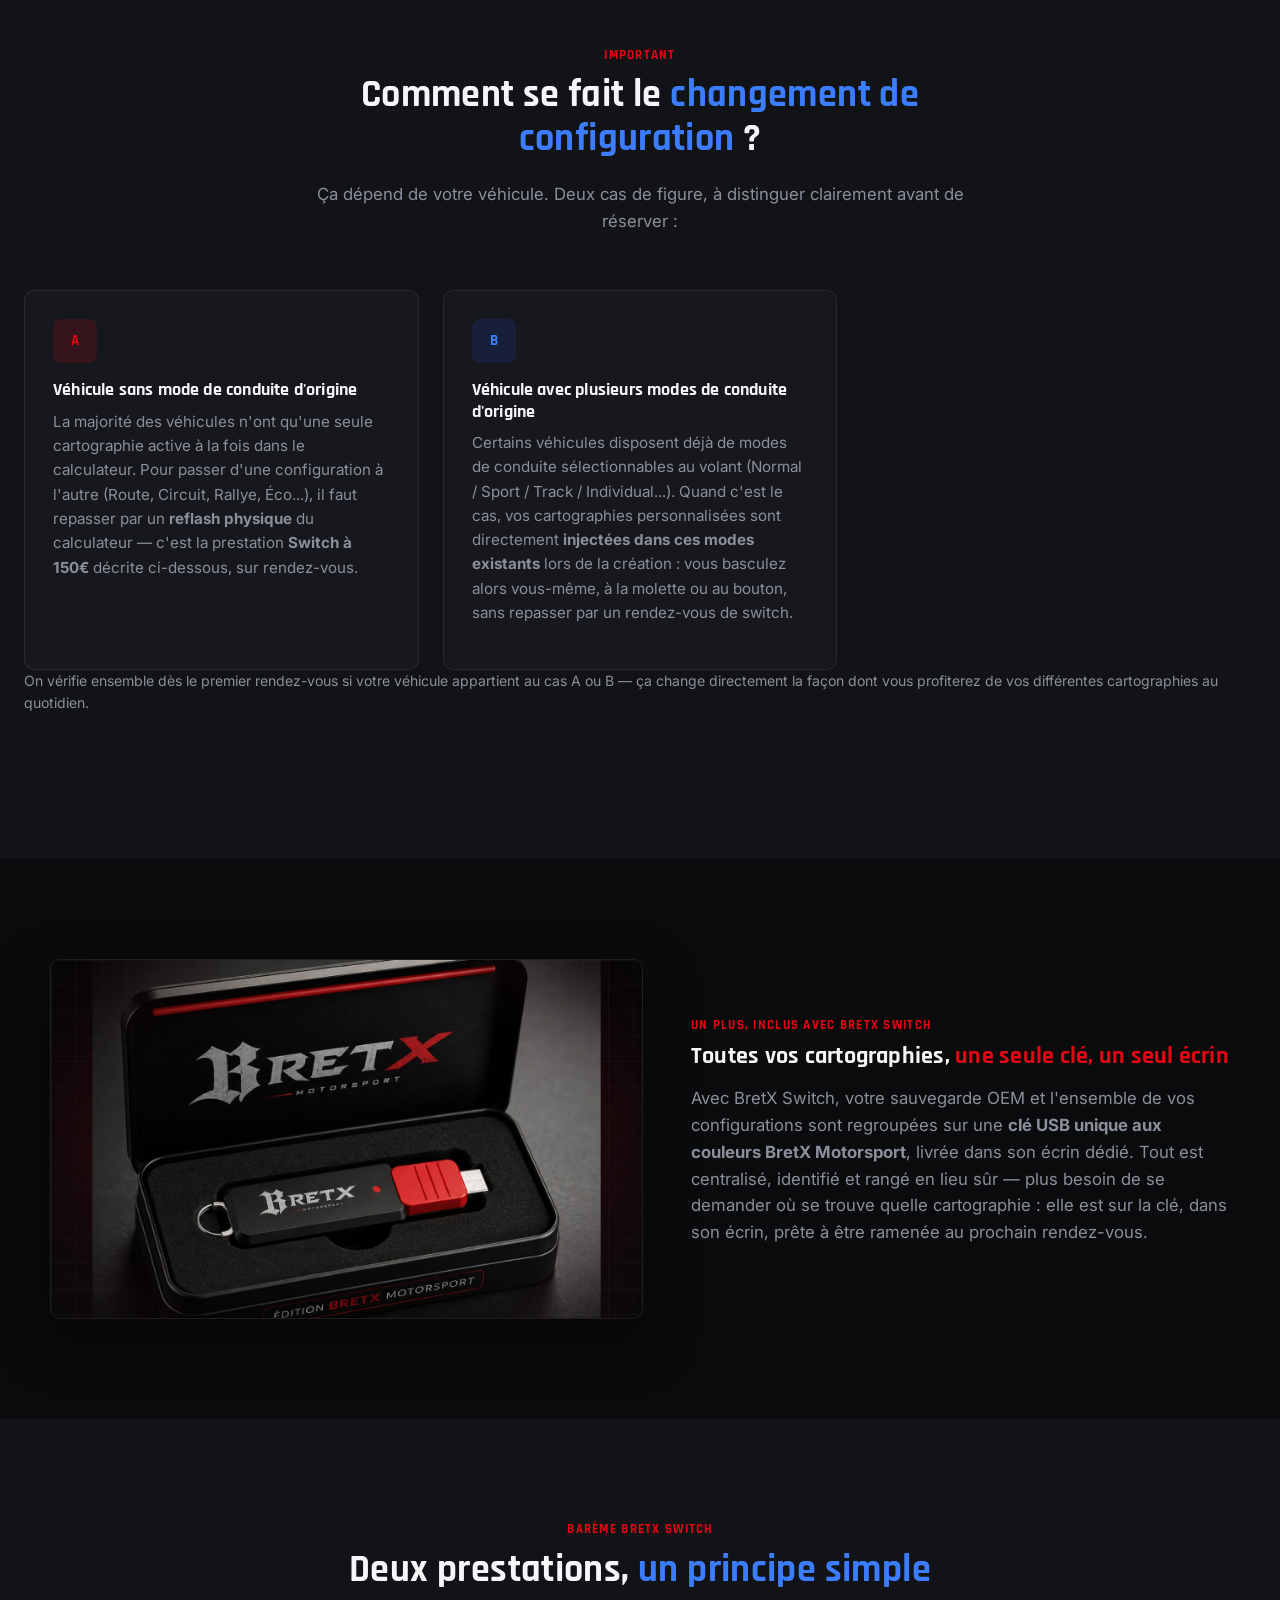
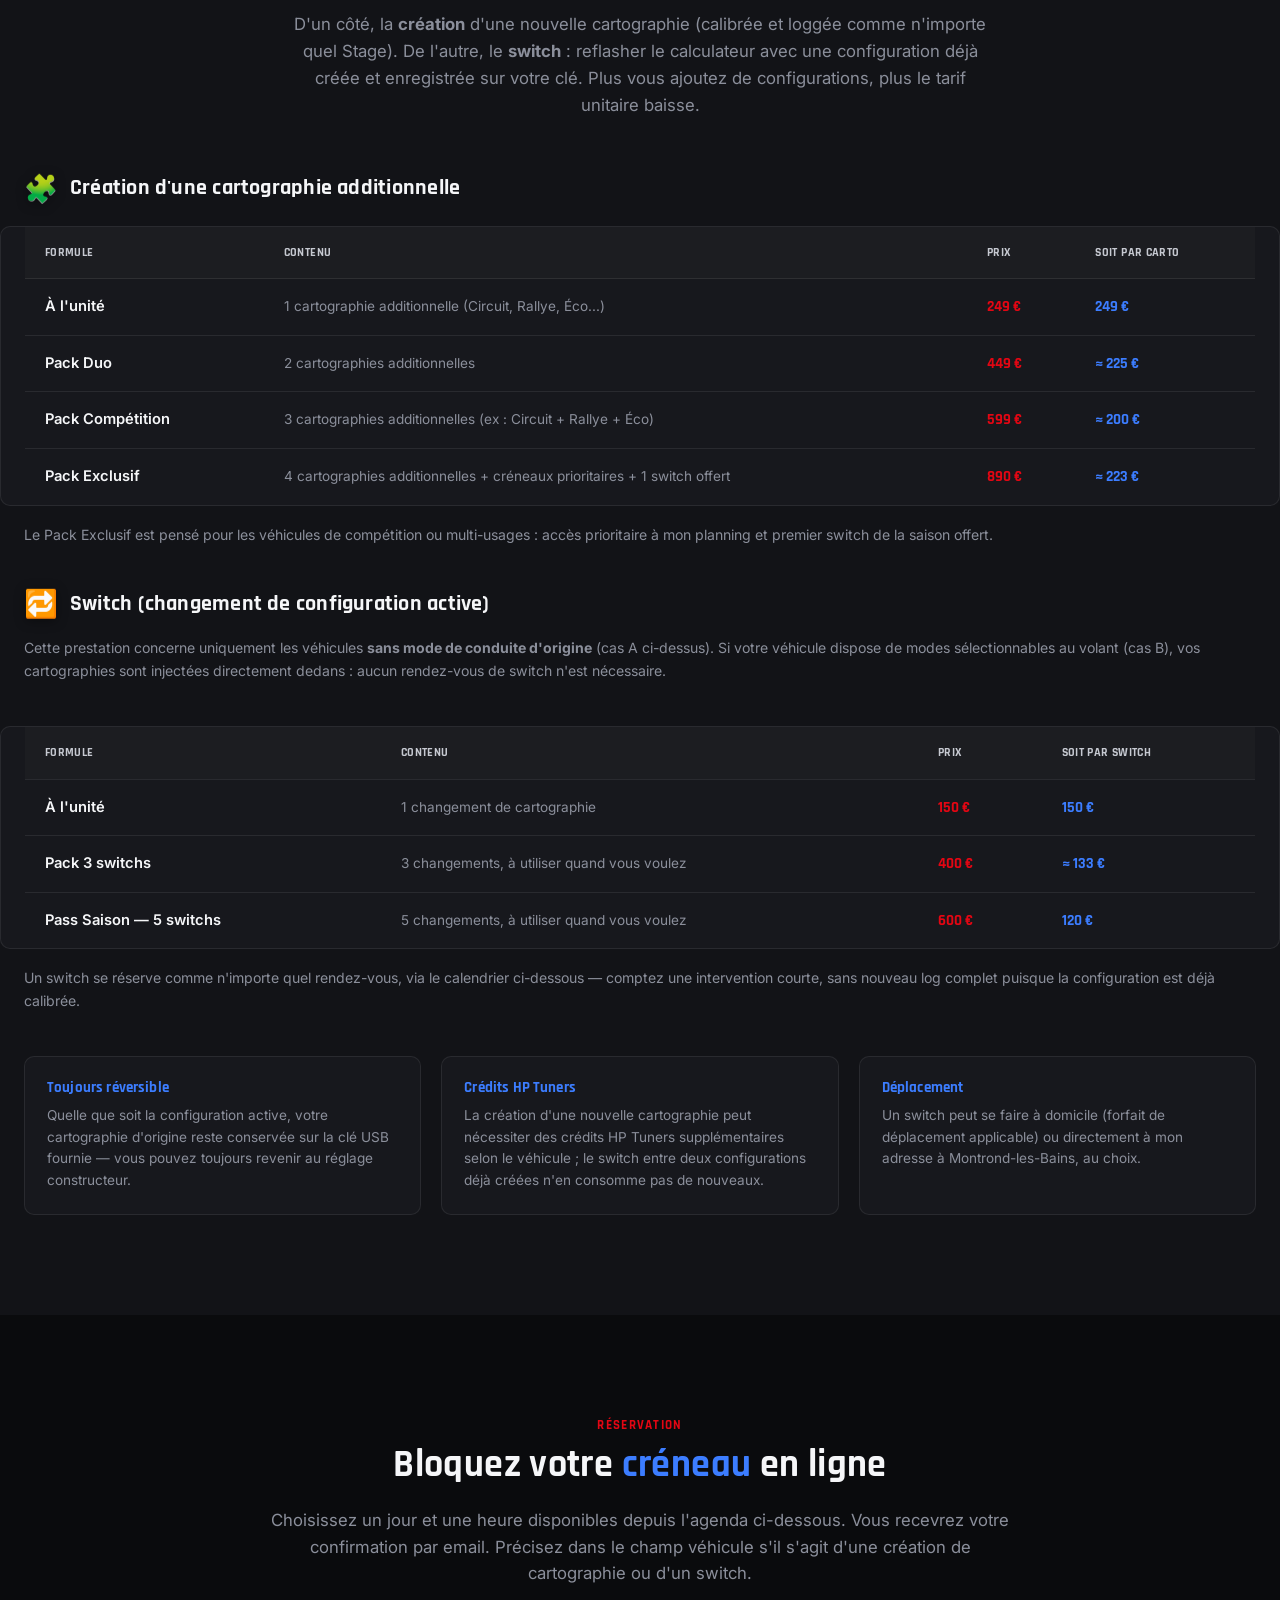
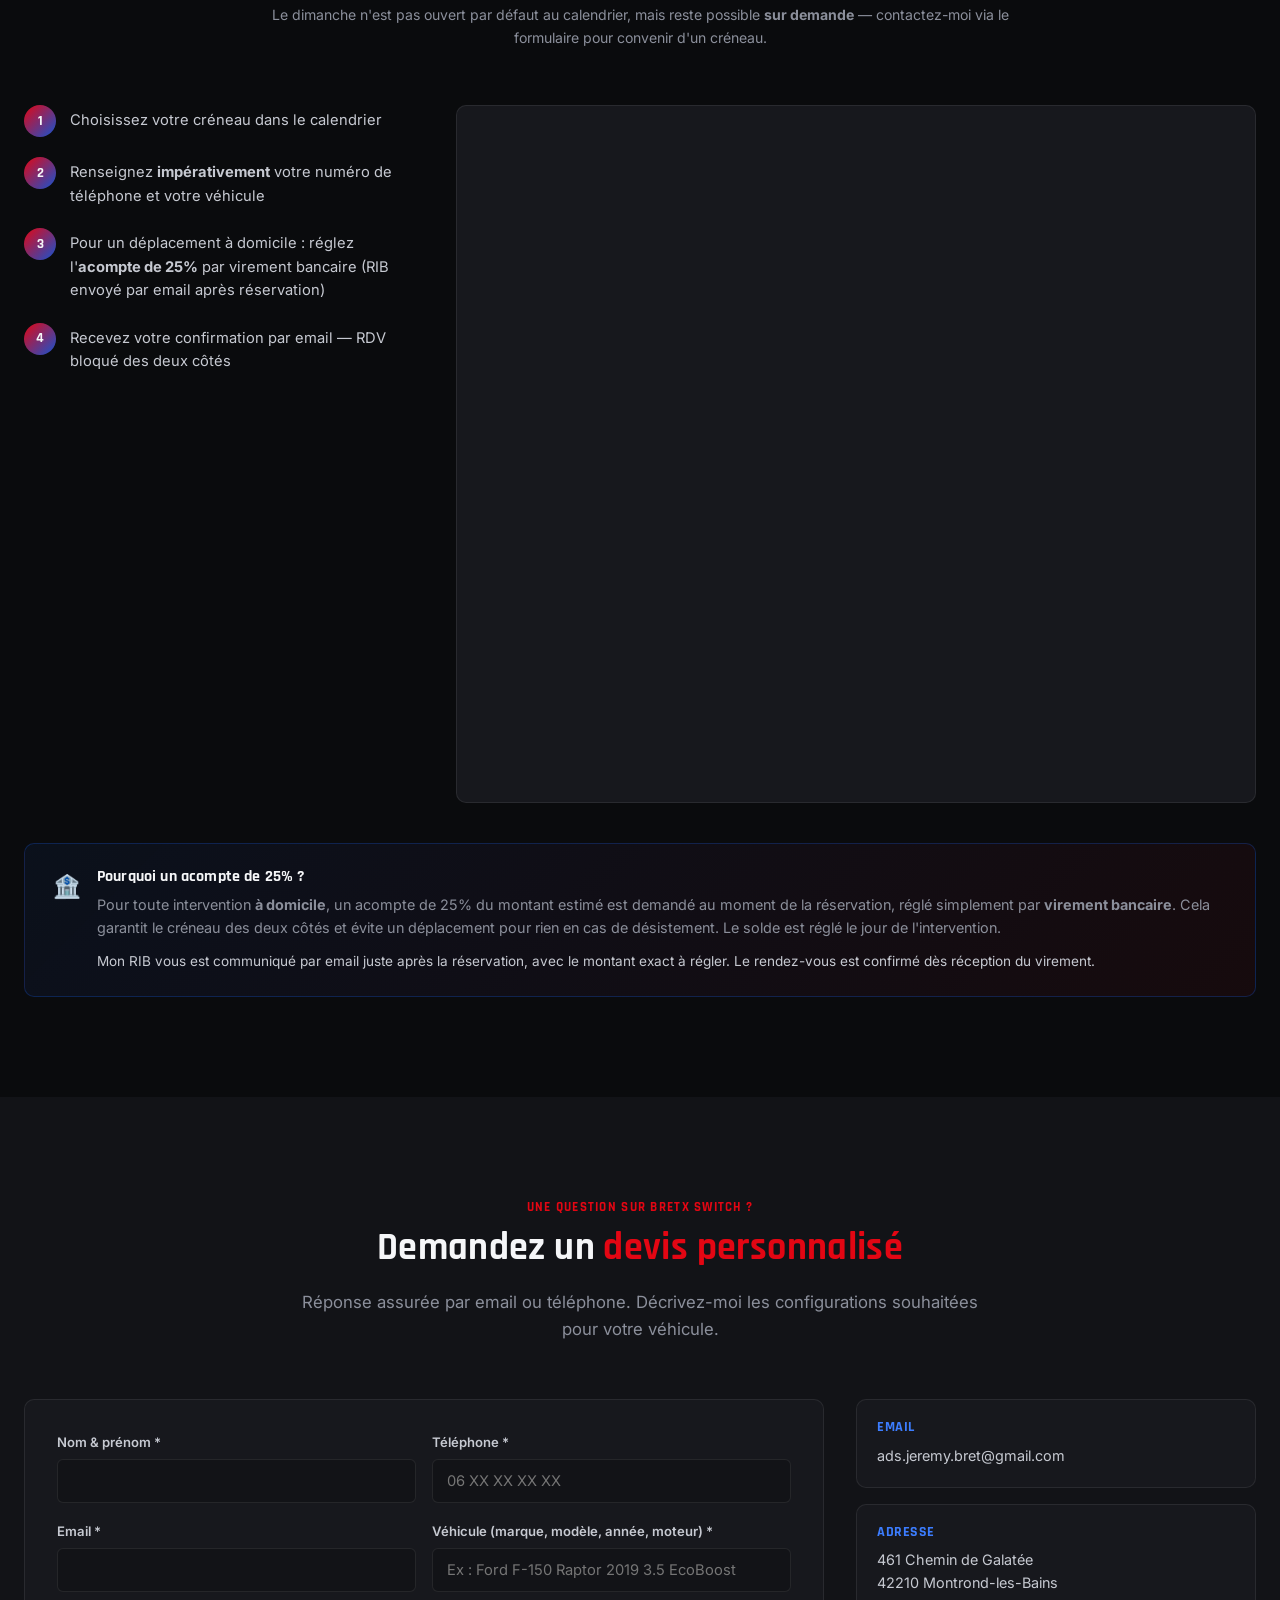
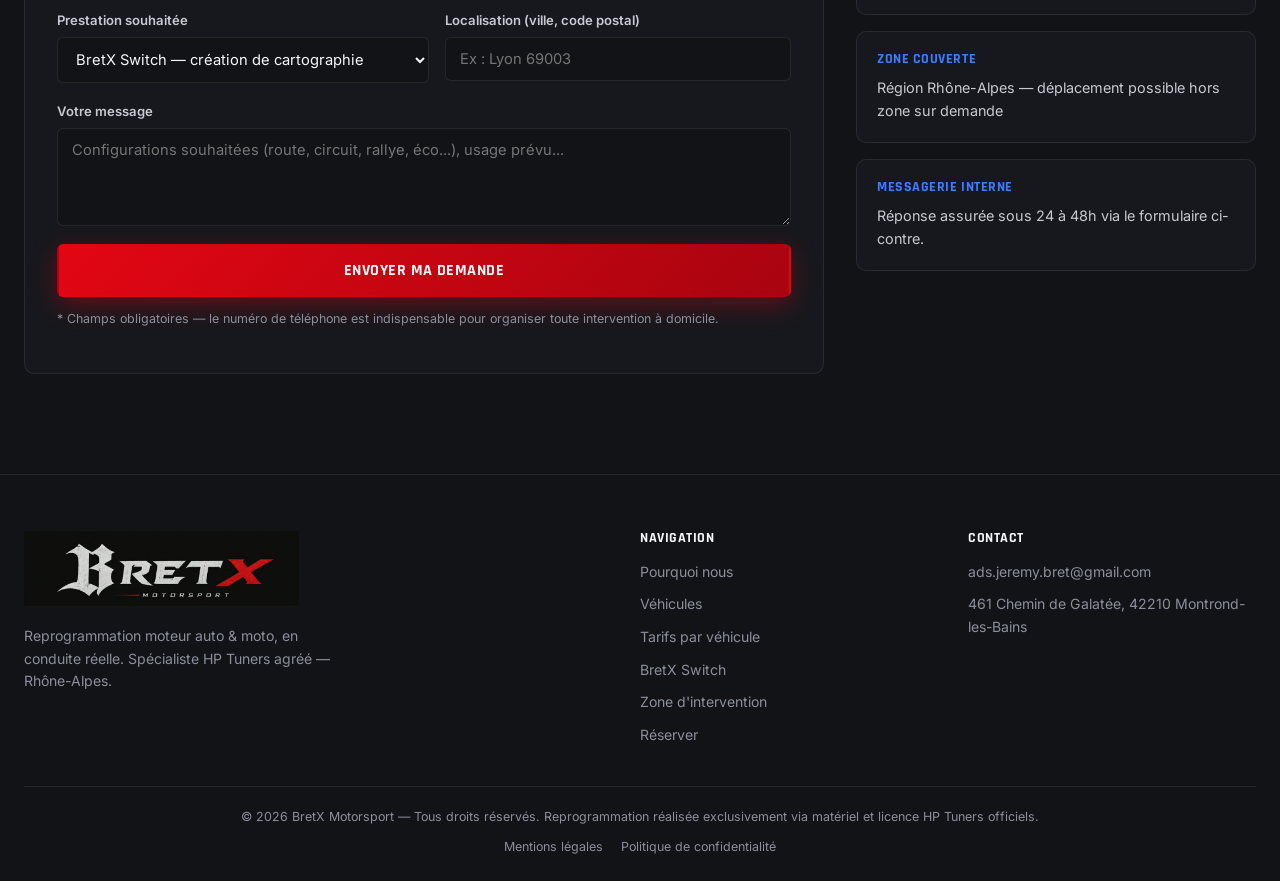
==== commit 228330d4: "Remplace week-end par dimanche dans la mention sur demande (samedi desormais ouvert)" ====
--- a/bretx-switch.html
+++ b/bretx-switch.html
@@ -194,7 +194,7 @@
     <p class="kicker">Réservation</p>
     <h2>Bloquez votre <span class="accent-blue">créneau</span> en ligne</h2>
     <p class="section-lead">Choisissez un jour et une heure disponibles depuis l'agenda ci-dessous. Vous recevrez votre confirmation par email. Précisez dans le champ véhicule s'il s'agit d'une création de cartographie ou d'un switch.</p>
-    <p class="price-category-note" style="text-align:center;margin-top:12px;">Le week-end n'est pas ouvert par défaut au calendrier, mais reste possible <strong>sur demande</strong> — contactez-moi via le formulaire pour convenir d'un créneau.</p>
+    <p class="price-category-note" style="text-align:center;margin-top:12px;">Le dimanche n'est pas ouvert par défaut au calendrier, mais reste possible <strong>sur demande</strong> — contactez-moi via le formulaire pour convenir d'un créneau.</p>
   </div>
 
   <div class="booking-wrapper">
